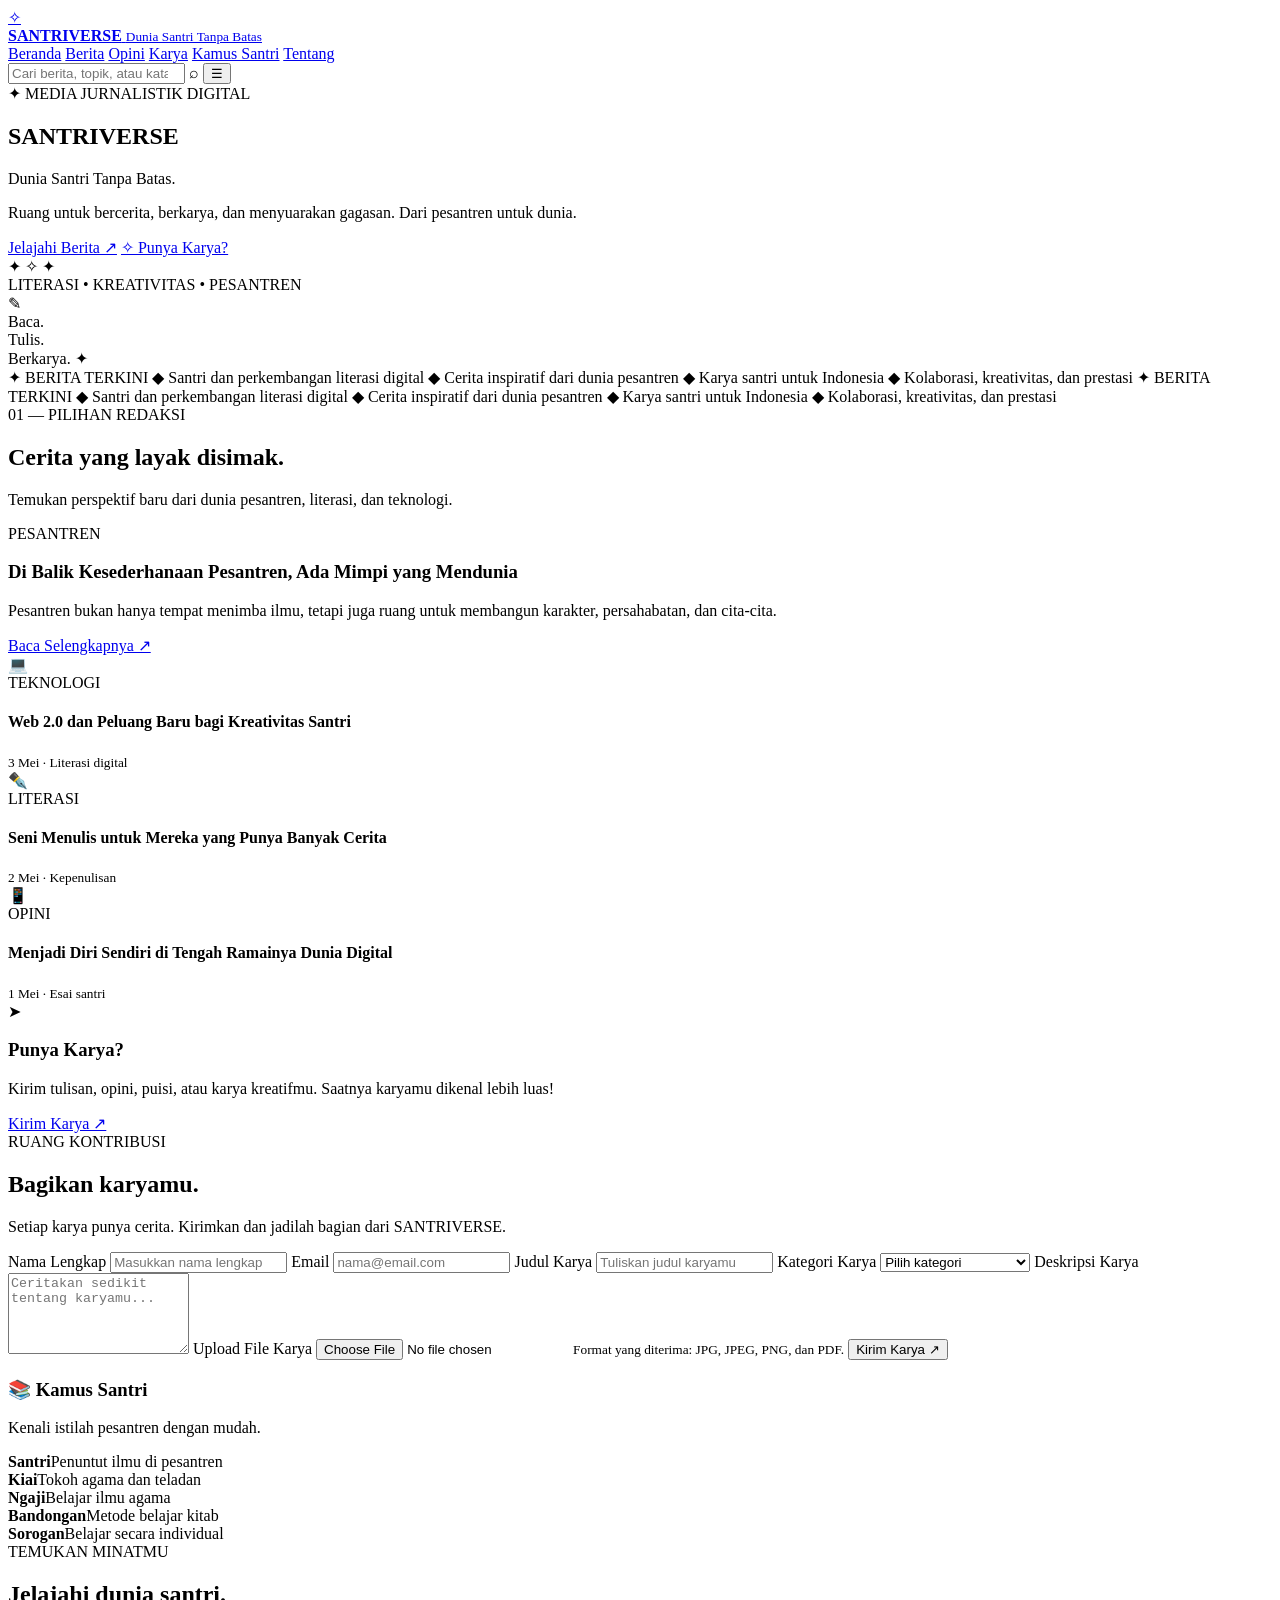
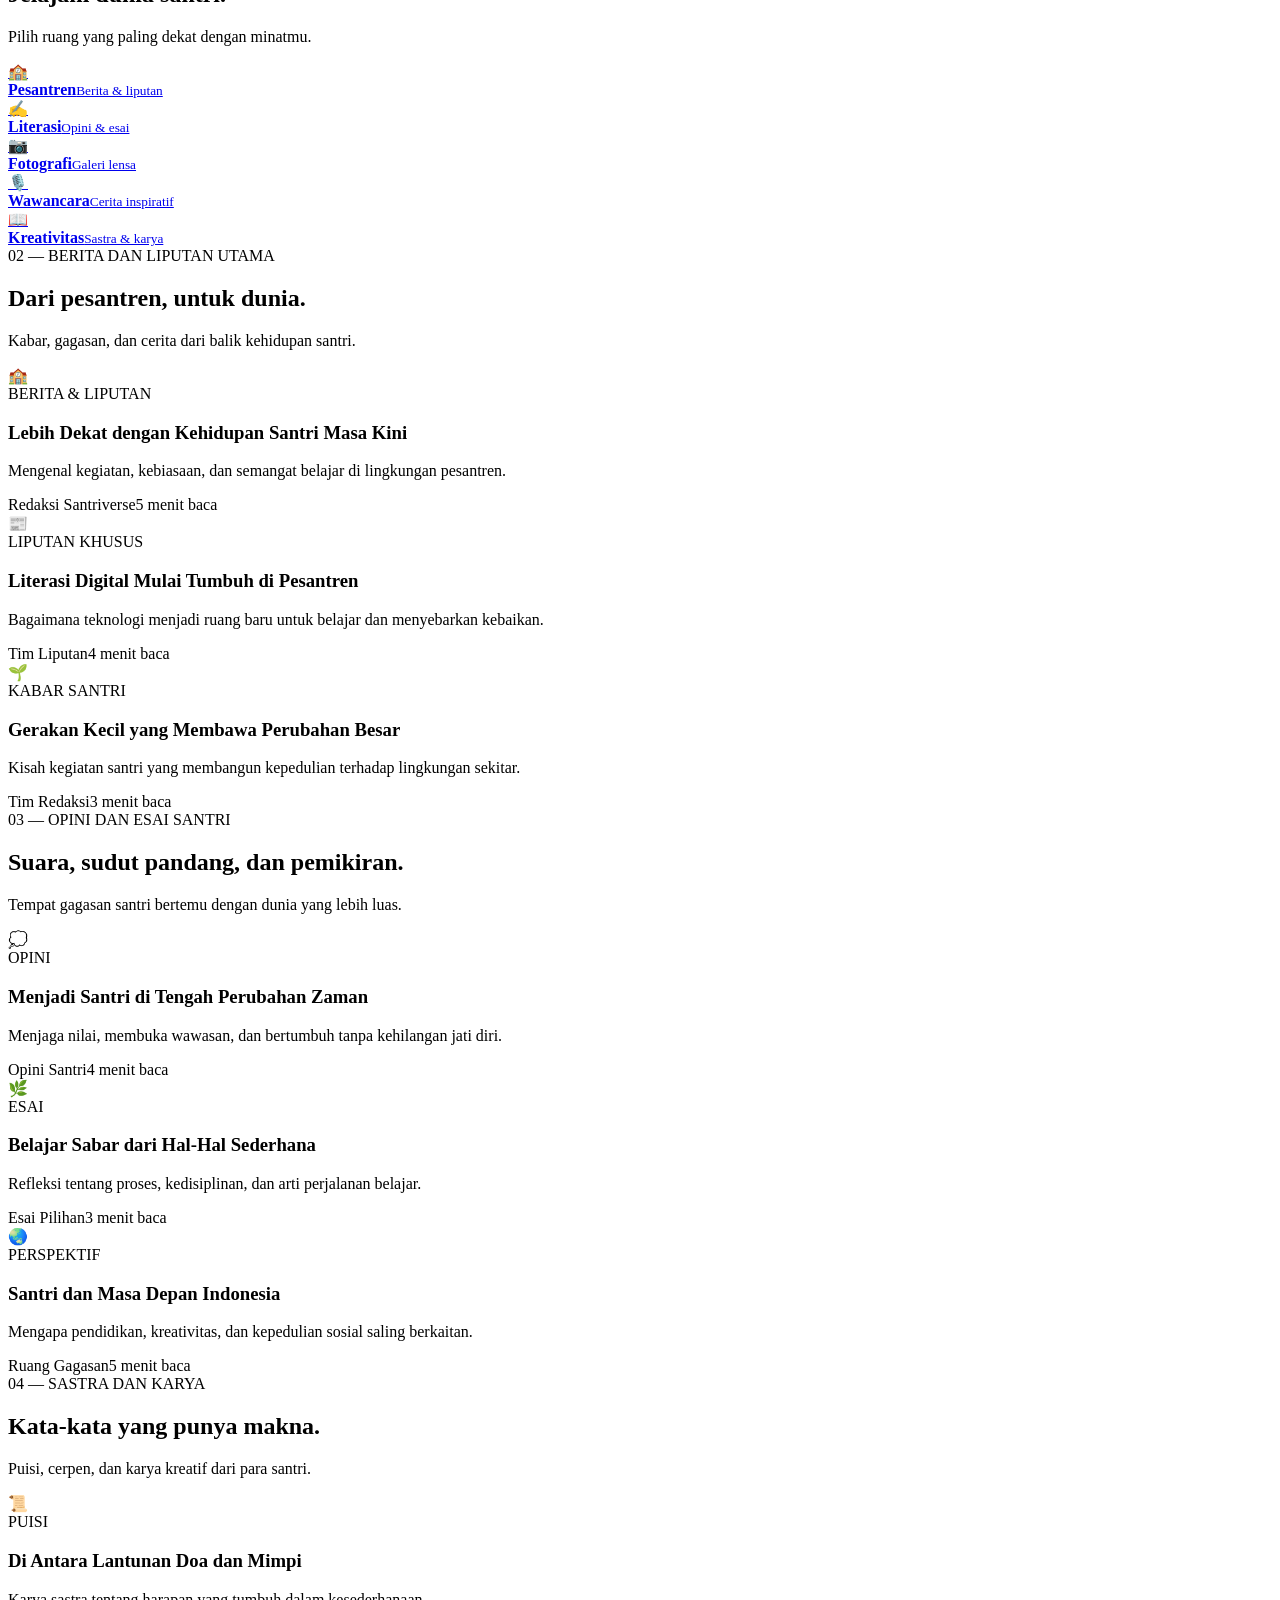
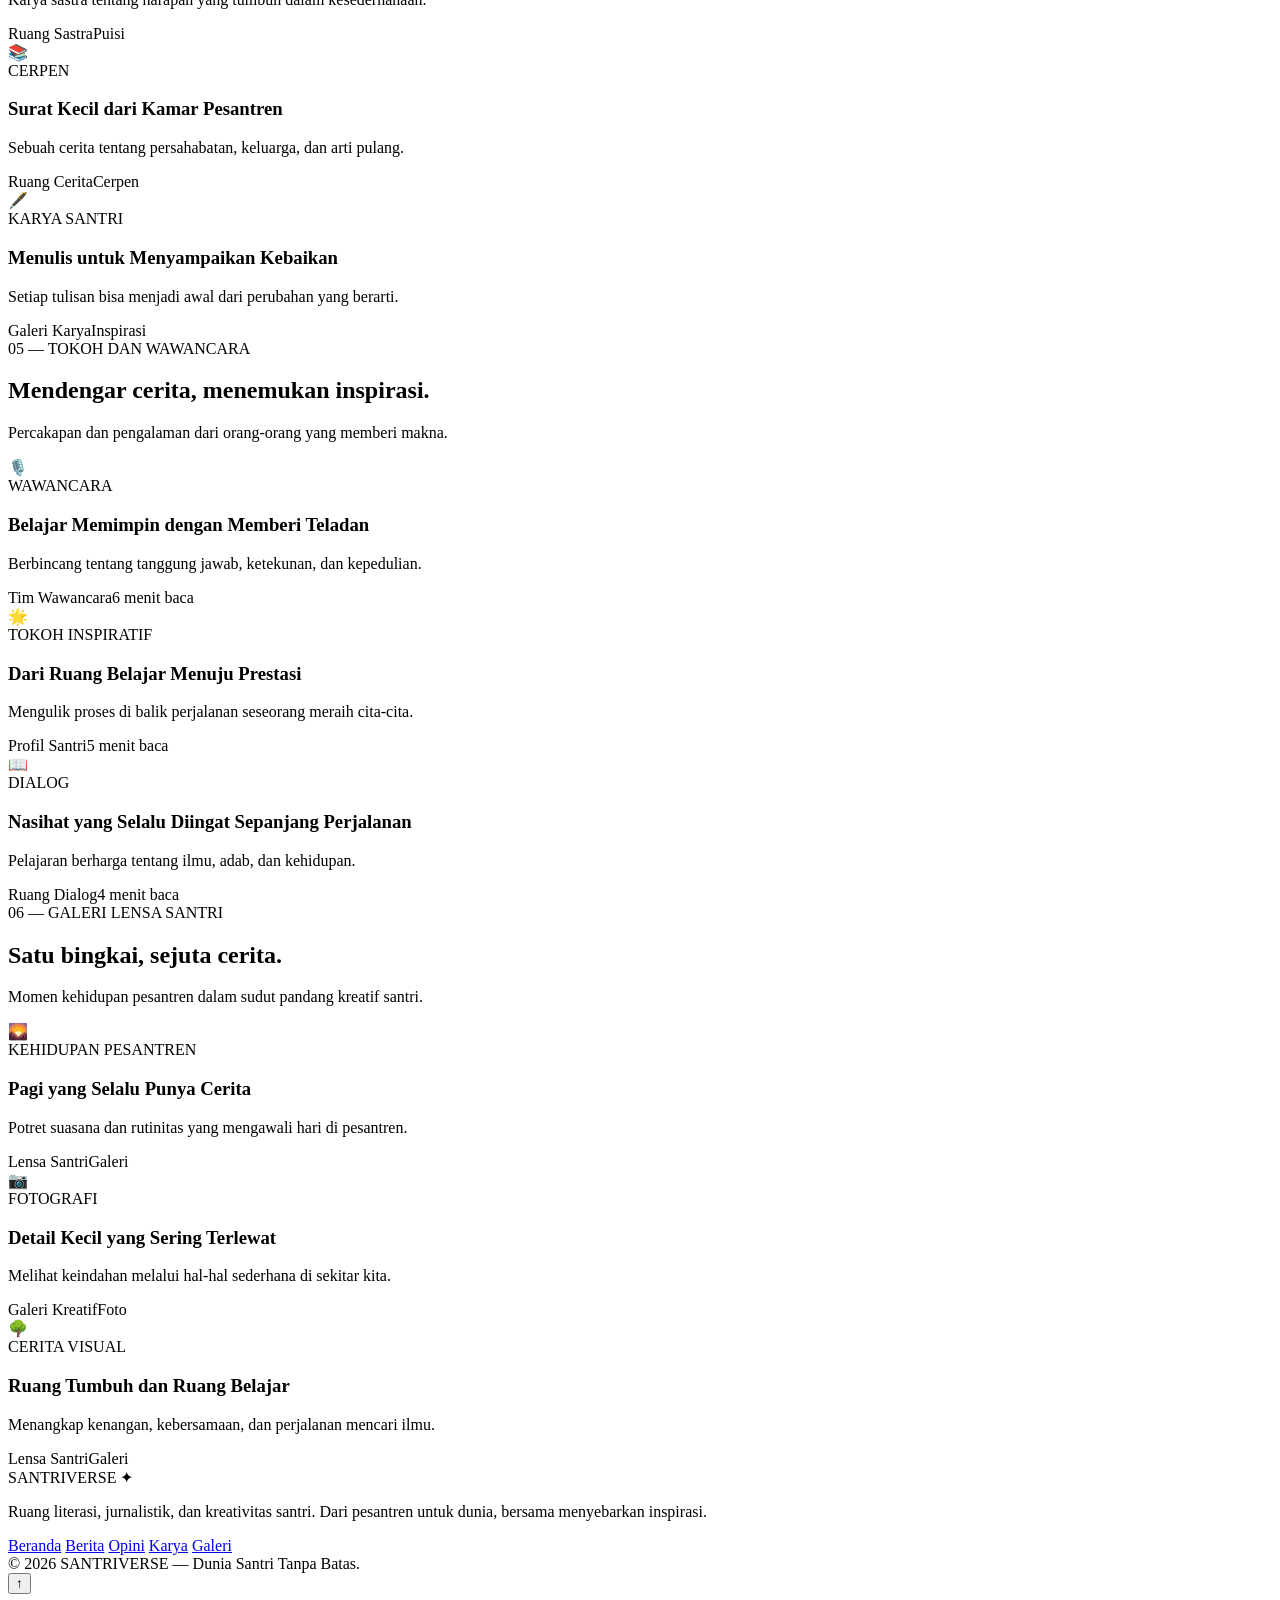
==== index.html @ b3079b71 "Update index.html" ====
<!DOCTYPE html>
<html lang="id">
<head>
<meta charset="UTF-8">
<meta name="viewport" content="width=device-width, initial-scale=1.0">
<title>SANTRIVERSE — Dunia Santri Tanpa Batas</title>

<link rel="preconnect" href="https://fonts.googleapis.com">
<link href="https://fonts.googleapis.com/css2?family=DM+Sans:wght@400;500;600;700;800&family=Playfair+Display:wght@600;700;800&display=swap" rel="stylesheet">

<link rel="stylesheet" href="style.css">
</head>

<body>

<header>
  <div class="container nav">
    <a class="brand" href="#beranda">
      <div class="brand-icon">✧</div>
      <div>
        <strong>SANTRIVERSE</strong>
        <small>Dunia Santri Tanpa Batas</small>
      </div>
    </a>

    <nav class="nav-links" id="navLinks">
      <a href="#beranda">Beranda</a>
      <a href="#berita">Berita</a>
      <a href="#opini">Opini</a>
      <a href="#karya">Karya</a>
      <a href="#kamus">Kamus Santri</a>
      <a href="#tentang">Tentang</a>
    </nav>

    <label class="search">
      <input id="searchInput" type="search" placeholder="Cari berita, topik, atau kata kunci...">
      <span>⌕</span>
    </label>

    <button class="menu-btn" id="menuBtn" aria-label="Buka menu">☰</button>
  </div>
</header>

<section class="hero" id="beranda">
  <div class="container hero-inner">
    <div class="hero-copy">
      <div class="eyebrow">✦ MEDIA JURNALISTIK DIGITAL</div>
      <h1>SANTRI<span>VERSE</span></h1>
      <div class="hero-subtitle">Dunia Santri Tanpa Batas.</div>
      <p class="hero-desc">
        Ruang untuk bercerita, berkarya, dan menyuarakan gagasan.
        Dari pesantren untuk dunia.
      </p>
      <div class="hero-actions">
        <a class="btn btn-mint" href="#berita">Jelajahi Berita ↗</a>
        <a class="btn btn-outline" href="#karya">✧ Punya Karya?</a>
      </div>
    </div>

    <div class="art-scene" aria-label="Ilustrasi animasi pesantren dan meja literasi">
      <div class="moon"></div>
      <span class="star s1">✦</span>
      <span class="star s2">✧</span>
      <span class="star s3">✦</span>
      <div class="art-caption">LITERASI • KREATIVITAS • PESANTREN</div>
      <div class="floating-pen">✎</div>
      <div class="mosque">
        <div class="dome dome-left"></div>
        <div class="dome dome-main"></div>
        <div class="dome dome-right"></div>
        <div class="mosque-building">
          <div class="window w1"></div>
          <div class="window w2"></div>
          <div class="door"></div>
        </div>
      </div>
      <div class="ground"></div>
      <div class="desk"></div>
      <div class="book book1"></div>
      <div class="book book2"></div>
      <div class="book book3"></div>
      <div class="laptop"></div>
      <div class="floating-note">Baca.<br>Tulis.<br>Berkarya. ✦</div>
    </div>
  </div>
</section>

<div class="ticker">
  <div class="ticker-inner">
    <span>✦ BERITA TERKINI</span>
    <span>◆ Santri dan perkembangan literasi digital</span>
    <span>◆ Cerita inspiratif dari dunia pesantren</span>
    <span>◆ Karya santri untuk Indonesia</span>
    <span>◆ Kolaborasi, kreativitas, dan prestasi</span>
    <span>✦ BERITA TERKINI</span>
    <span>◆ Santri dan perkembangan literasi digital</span>
    <span>◆ Cerita inspiratif dari dunia pesantren</span>
    <span>◆ Karya santri untuk Indonesia</span>
    <span>◆ Kolaborasi, kreativitas, dan prestasi</span>
  </div>
</div>

<main class="container">

  <section id="berita">
    <div class="section-label">01 — PILIHAN REDAKSI</div>
    <div class="news-layout">
      <div>
        <h2 class="section-title">Cerita yang layak disimak.</h2>
        <p class="section-intro">Temukan perspektif baru dari dunia pesantren, literasi, dan teknologi.</p>

        <div class="news-top">
          <article class="featured searchable">
            <div class="featured-content">
              <span class="tag">PESANTREN</span>
              <h3>Di Balik Kesederhanaan Pesantren, Ada Mimpi yang Mendunia</h3>
              <p>Pesantren bukan hanya tempat menimba ilmu, tetapi juga ruang untuk membangun karakter, persahabatan, dan cita-cita.</p>
              <a class="read-link" href="#liputan">Baca Selengkapnya ↗</a>
            </div>
          </article>

          <div class="news-list">
            <article class="news-mini searchable">
              <div class="mini-art">💻</div>
              <div class="mini-content">
                <div class="category">TEKNOLOGI</div>
                <h4>Web 2.0 dan Peluang Baru bagi Kreativitas Santri</h4>
                <small>3 Mei · Literasi digital</small>
              </div>
            </article>

            <article class="news-mini searchable">
              <div class="mini-art gold">✒️</div>
              <div class="mini-content">
                <div class="category">LITERASI</div>
                <h4>Seni Menulis untuk Mereka yang Punya Banyak Cerita</h4>
                <small>2 Mei · Kepenulisan</small>
              </div>
            </article>

            <article class="news-mini searchable">
              <div class="mini-art blue">📱</div>
              <div class="mini-content">
                <div class="category">OPINI</div>
                <h4>Menjadi Diri Sendiri di Tengah Ramainya Dunia Digital</h4>
                <small>1 Mei · Esai santri</small>
              </div>
            </article>
          </div>
        </div>
      </div>

      <aside class="sidebar">
        
<div class="pitch" id="karya">
  <div class="pitch-icon">➤</div>
  <h3>Punya Karya?</h3>
  <p>Kirim tulisan, opini, puisi, atau karya kreatifmu. Saatnya karyamu dikenal lebih luas!</p>
  <a class="btn btn-mint" href="#form-karya">
    Kirim Karya ↗
  </a>
</div>

<section class="submission-section" id="form-karya">
  <div class="section-label">RUANG KONTRIBUSI</div>
  <h2 class="section-title">Bagikan karyamu.</h2>
  <p class="section-intro">
    Setiap karya punya cerita. Kirimkan dan jadilah bagian dari SANTRIVERSE.
  </p>

  <form id="submissionForm" class="submission-form">
    <label for="nama">Nama Lengkap</label>
    <input type="text" id="nama" name="nama"
      placeholder="Masukkan nama lengkap" required>

    <label for="email">Email</label>
    <input type="email" id="email" name="email"
      placeholder="nama@email.com" required>

    <label for="judul">Judul Karya</label>
    <input type="text" id="judul" name="judul"
      placeholder="Tuliskan judul karyamu" required>

    <label for="kategori">Kategori Karya</label>
    <select id="kategori" name="kategori" required>
      <option value="">Pilih kategori</option>
      <option>Puisi</option>
      <option>Cerpen</option>
      <option>Opini</option>
      <option>Esai</option>
      <option>Berita dan Liputan</option>
      <option>Fotografi</option>
      <option>Karya Kreatif Lainnya</option>
    </select>

    <label for="deskripsi">Deskripsi Karya</label>
    <textarea id="deskripsi" name="deskripsi"
      placeholder="Ceritakan sedikit tentang karyamu..."
      rows="5" required></textarea>

    <label for="fileKarya">Upload File Karya</label>
    <input type="file" id="fileKarya" name="fileKarya"
      accept=".jpg,.jpeg,.png,.pdf" required>
    <small>Format yang diterima: JPG, JPEG, PNG, dan PDF.</small>

    <button type="submit" class="btn btn-mint">
      Kirim Karya ↗
    </button>

    <p id="formMessage"></p>
  </form>
</section>

        <div class="glossary" id="kamus">
          <h3>📚 Kamus Santri</h3>
          <p>Kenali istilah pesantren dengan mudah.</p>
          <div class="glossary-row"><b>Santri</b><span>Penuntut ilmu di pesantren</span></div>
          <div class="glossary-row"><b>Kiai</b><span>Tokoh agama dan teladan</span></div>
          <div class="glossary-row"><b>Ngaji</b><span>Belajar ilmu agama</span></div>
          <div class="glossary-row"><b>Bandongan</b><span>Metode belajar kitab</span></div>
          <div class="glossary-row"><b>Sorogan</b><span>Belajar secara individual</span></div>
        </div>
      </aside>

  <section class="category-section">
    <div class="section-label">TEMUKAN MINATMU</div>
    <h2 class="section-title">Jelajahi dunia santri.</h2>
    <p class="section-intro">Pilih ruang yang paling dekat dengan minatmu.</p>

    <div class="category-grid">
      <a class="category-card" href="#liputan">
        <div class="category-icon">🏫</div>
        <div><strong>Pesantren</strong><small>Berita & liputan</small></div>
      </a>

      <a class="category-card" href="#opini">
        <div class="category-icon">✍️</div>
        <div><strong>Literasi</strong><small>Opini & esai</small></div>
      </a>

      <a class="category-card" href="#lensa">
        <div class="category-icon">📷</div>
        <div><strong>Fotografi</strong><small>Galeri lensa</small></div>
      </a>

      <a class="category-card" href="#tokoh">
        <div class="category-icon">🎙️</div>
        <div><strong>Wawancara</strong><small>Cerita inspiratif</small></div>
      </a>

      <a class="category-card" href="#karya">
        <div class="category-icon">📖</div>
        <div><strong>Kreativitas</strong><small>Sastra & karya</small></div>
      </a>
    </div>
  </section>

  <section class="stories-section" id="liputan">
    <div class="section-label">02 — BERITA DAN LIPUTAN UTAMA</div>
    <div class="stories-heading">
      <div>
        <h2 class="section-title">Dari pesantren, untuk dunia.</h2>
        <p class="section-intro">Kabar, gagasan, dan cerita dari balik kehidupan santri.</p>
      </div>
    </div>

    <div class="story-grid">
      <article class="story-card searchable">
        <div class="story-art"><span>🏫</span></div>
        <div class="story-body">
          <div class="category">BERITA & LIPUTAN</div>
          <h3>Lebih Dekat dengan Kehidupan Santri Masa Kini</h3>
          <p>Mengenal kegiatan, kebiasaan, dan semangat belajar di lingkungan pesantren.</p>
          <div class="story-meta"><span>Redaksi Santriverse</span><span>5 menit baca</span></div>
        </div>
      </article>

      <article class="story-card searchable">
        <div class="story-art cream"><span>📰</span></div>
        <div class="story-body">
          <div class="category">LIPUTAN KHUSUS</div>
          <h3>Literasi Digital Mulai Tumbuh di Pesantren</h3>
          <p>Bagaimana teknologi menjadi ruang baru untuk belajar dan menyebarkan kebaikan.</p>
          <div class="story-meta"><span>Tim Liputan</span><span>4 menit baca</span></div>
        </div>
      </article>

      <article class="story-card searchable">
        <div class="story-art blue"><span>🌱</span></div>
        <div class="story-body">
          <div class="category">KABAR SANTRI</div>
          <h3>Gerakan Kecil yang Membawa Perubahan Besar</h3>
          <p>Kisah kegiatan santri yang membangun kepedulian terhadap lingkungan sekitar.</p>
          <div class="story-meta"><span>Tim Redaksi</span><span>3 menit baca</span></div>
        </div>
      </article>
    </div>
  </section>

  <section class="stories-section" id="opini">
    <div class="section-label">03 — OPINI DAN ESAI SANTRI</div>
    <div class="stories-heading">
      <div>
        <h2 class="section-title">Suara, sudut pandang, dan pemikiran.</h2>
        <p class="section-intro">Tempat gagasan santri bertemu dengan dunia yang lebih luas.</p>
      </div>
    </div>

    <div class="story-grid">
      <article class="story-card searchable">
        <div class="story-art dark"><span>💭</span></div>
        <div class="story-body">
          <div class="category">OPINI</div>
          <h3>Menjadi Santri di Tengah Perubahan Zaman</h3>
          <p>Menjaga nilai, membuka wawasan, dan bertumbuh tanpa kehilangan jati diri.</p>
          <div class="story-meta"><span>Opini Santri</span><span>4 menit baca</span></div>
        </div>
      </article>

      <article class="story-card searchable">
        <div class="story-art cream"><span>🌿</span></div>
        <div class="story-body">
          <div class="category">ESAI</div>
          <h3>Belajar Sabar dari Hal-Hal Sederhana</h3>
          <p>Refleksi tentang proses, kedisiplinan, dan arti perjalanan belajar.</p>
          <div class="story-meta"><span>Esai Pilihan</span><span>3 menit baca</span></div>
        </div>
      </article>

      <article class="story-card searchable">
        <div class="story-art blue"><span>🌏</span></div>
        <div class="story-body">
          <div class="category">PERSPEKTIF</div>
          <h3>Santri dan Masa Depan Indonesia</h3>
          <p>Mengapa pendidikan, kreativitas, dan kepedulian sosial saling berkaitan.</p>
          <div class="story-meta"><span>Ruang Gagasan</span><span>5 menit baca</span></div>
        </div>
      </article>
    </div>
  </section>

  <section class="stories-section" id="karya">
    <div class="section-label">04 — SASTRA DAN KARYA</div>
    <div class="stories-heading">
      <div>
        <h2 class="section-title">Kata-kata yang punya makna.</h2>
        <p class="section-intro">Puisi, cerpen, dan karya kreatif dari para santri.</p>
      </div>
    </div>

    <div class="story-grid">
      <article class="story-card searchable">
        <div class="story-art rose"><span>📜</span></div>
        <div class="story-body">
          <div class="category">PUISI</div>
          <h3>Di Antara Lantunan Doa dan Mimpi</h3>
          <p>Karya sastra tentang harapan yang tumbuh dalam kesederhanaan.</p>
          <div class="story-meta"><span>Ruang Sastra</span><span>Puisi</span></div>
        </div>
      </article>

      <article class="story-card searchable">
        <div class="story-art"><span>📚</span></div>
        <div class="story-body">
          <div class="category">CERPEN</div>
          <h3>Surat Kecil dari Kamar Pesantren</h3>
          <p>Sebuah cerita tentang persahabatan, keluarga, dan arti pulang.</p>
          <div class="story-meta"><span>Ruang Cerita</span><span>Cerpen</span></div>
        </div>
      </article>

      <article class="story-card searchable">
        <div class="story-art cream"><span>🖋️</span></div>
        <div class="story-body">
          <div class="category">KARYA SANTRI</div>
          <h3>Menulis untuk Menyampaikan Kebaikan</h3>
          <p>Setiap tulisan bisa menjadi awal dari perubahan yang berarti.</p>
          <div class="story-meta"><span>Galeri Karya</span><span>Inspirasi</span></div>
        </div>
      </article>
    </div>
  </section>

  <section class="stories-section" id="tokoh">
    <div class="section-label">05 — TOKOH DAN WAWANCARA</div>
    <div class="stories-heading">
      <div>
        <h2 class="section-title">Mendengar cerita, menemukan inspirasi.</h2>
        <p class="section-intro">Percakapan dan pengalaman dari orang-orang yang memberi makna.</p>
      </div>
    </div>

    <div class="story-grid">
      <article class="story-card searchable">
        <div class="story-art dark"><span>🎙️</span></div>
        <div class="story-body">
          <div class="category">WAWANCARA</div>
          <h3>Belajar Memimpin dengan Memberi Teladan</h3>
          <p>Berbincang tentang tanggung jawab, ketekunan, dan kepedulian.</p>
          <div class="story-meta"><span>Tim Wawancara</span><span>6 menit baca</span></div>
        </div>
      </article>

      <article class="story-card searchable">
        <div class="story-art blue"><span>🌟</span></div>
        <div class="story-body">
          <div class="category">TOKOH INSPIRATIF</div>
          <h3>Dari Ruang Belajar Menuju Prestasi</h3>
          <p>Mengulik proses di balik perjalanan seseorang meraih cita-cita.</p>
          <div class="story-meta"><span>Profil Santri</span><span>5 menit baca</span></div>
        </div>
      </article>

      <article class="story-card searchable">
        <div class="story-art cream"><span>📖</span></div>
        <div class="story-body">
          <div class="category">DIALOG</div>
          <h3>Nasihat yang Selalu Diingat Sepanjang Perjalanan</h3>
          <p>Pelajaran berharga tentang ilmu, adab, dan kehidupan.</p>
          <div class="story-meta"><span>Ruang Dialog</span><span>4 menit baca</span></div>
        </div>
      </article>
    </div>
  </section>

  <section class="stories-section" id="lensa">
    <div class="section-label">06 — GALERI LENSA SANTRI</div>
    <div class="stories-heading">
      <div>
        <h2 class="section-title">Satu bingkai, sejuta cerita.</h2>
        <p class="section-intro">Momen kehidupan pesantren dalam sudut pandang kreatif santri.</p>
      </div>
    </div>

    <div class="story-grid">
      <article class="story-card searchable">
        <div class="story-art"><span>🌄</span></div>
        <div class="story-body">
          <div class="category">KEHIDUPAN PESANTREN</div>
          <h3>Pagi yang Selalu Punya Cerita</h3>
          <p>Potret suasana dan rutinitas yang mengawali hari di pesantren.</p>
          <div class="story-meta"><span>Lensa Santri</span><span>Galeri</span></div>
        </div>
      </article>

      <article class="story-card searchable">
        <div class="story-art rose"><span>📷</span></div>
        <div class="story-body">
          <div class="category">FOTOGRAFI</div>
          <h3>Detail Kecil yang Sering Terlewat</h3>
          <p>Melihat keindahan melalui hal-hal sederhana di sekitar kita.</p>
          <div class="story-meta"><span>Galeri Kreatif</span><span>Foto</span></div>
        </div>
      </article>

      <article class="story-card searchable">
        <div class="story-art blue"><span>🌳</span></div>
        <div class="story-body">
          <div class="category">CERITA VISUAL</div>
          <h3>Ruang Tumbuh dan Ruang Belajar</h3>
          <p>Menangkap kenangan, kebersamaan, dan perjalanan mencari ilmu.</p>
          <div class="story-meta"><span>Lensa Santri</span><span>Galeri</span></div>
        </div>
      </article>
    </div>
  </section>

</main>

<footer id="tentang">
  <div class="container">
    <div class="footer-inner">
      <div>
        <div class="footer-brand">SANTRIVERSE ✦</div>
        <p>Ruang literasi, jurnalistik, dan kreativitas santri. Dari pesantren untuk dunia, bersama menyebarkan inspirasi.</p>
      </div>

      <div class="footer-links">
        <a href="#beranda">Beranda</a>
        <a href="#berita">Berita</a>
        <a href="#opini">Opini</a>
        <a href="#karya">Karya</a>
        <a href="#lensa">Galeri</a>
      </div>
    </div>

    <div class="copyright">© 2026 SANTRIVERSE — Dunia Santri Tanpa Batas.</div>
  </div>
</footer>

<button class="back-top" id="backTop" aria-label="Kembali ke atas">↑</button>

<script>
const menuBtn = document.getElementById('menuBtn');
const navLinks = document.getElementById('navLinks');

menuBtn.addEventListener('click', () => {
  navLinks.classList.toggle('open');
  menuBtn.textContent = navLinks.classList.contains('open') ? '✕' : '☰';
});

navLinks.querySelectorAll('a').forEach(link => {
  link.addEventListener('click', () => {
    navLinks.classList.remove('open');
    menuBtn.textContent = '☰';
  });
});

// Pencarian artikel berdasarkan judul dan isi
const searchInput = document.getElementById('searchInput');
const searchableItems = document.querySelectorAll('.searchable');

searchInput.addEventListener('input', () => {
  const query = searchInput.value.toLowerCase().trim();

  searchableItems.forEach(item => {
    const text = item.innerText.toLowerCase();
    item.style.display = text.includes(query) ? '' : 'none';
  });
});

// Tombol kembali ke atas
document.getElementById('backTop').addEventListener('click', () => {
  window.scrollTo({ top: 0, behavior: 'smooth' });
});

// Animasi masuk saat bagian terlihat
const observer = new IntersectionObserver(entries => {
  entries.forEach(entry => {
    if (entry.isIntersecting) {
      entry.target.animate(
        [
          { opacity: 0, transform: 'translateY(18px)' },
          { opacity: 1, transform: 'translateY(0)' }
        ],
        { duration: 600, easing: 'ease-out', fill: 'both' }
      );
      observer.unobserve(entry.target);
    }
  });
}, { threshold: 0.12 });

document.querySelectorAll('.story-card, .news-mini, .category-card')
  .forEach(item => observer.observe(item));
  
// Form pengiriman karya
const submissionForm = document.getElementById('submissionForm');

submissionForm.addEventListener('submit', (event) => {
  event.preventDefault();

  const file = document.getElementById('fileKarya').files[0];
  const message = document.getElementById('formMessage');

  const allowedTypes = [
    'image/jpeg',
    'image/png',
    'application/pdf'
  ];

  if (!file || !allowedTypes.includes(file.type)) {
    message.textContent = 'Format file harus JPG, PNG, atau PDF.';
    return;
  }

  if (file.size > 5 * 1024 * 1024) {
    message.textContent = 'Ukuran file maksimal 5 MB.';
    return;
  }

  message.textContent =
    'Data berhasil divalidasi! Hubungkan form ke layanan pengiriman agar karya dapat diterima redaksi.';
});

  </script>
</body>
</html>
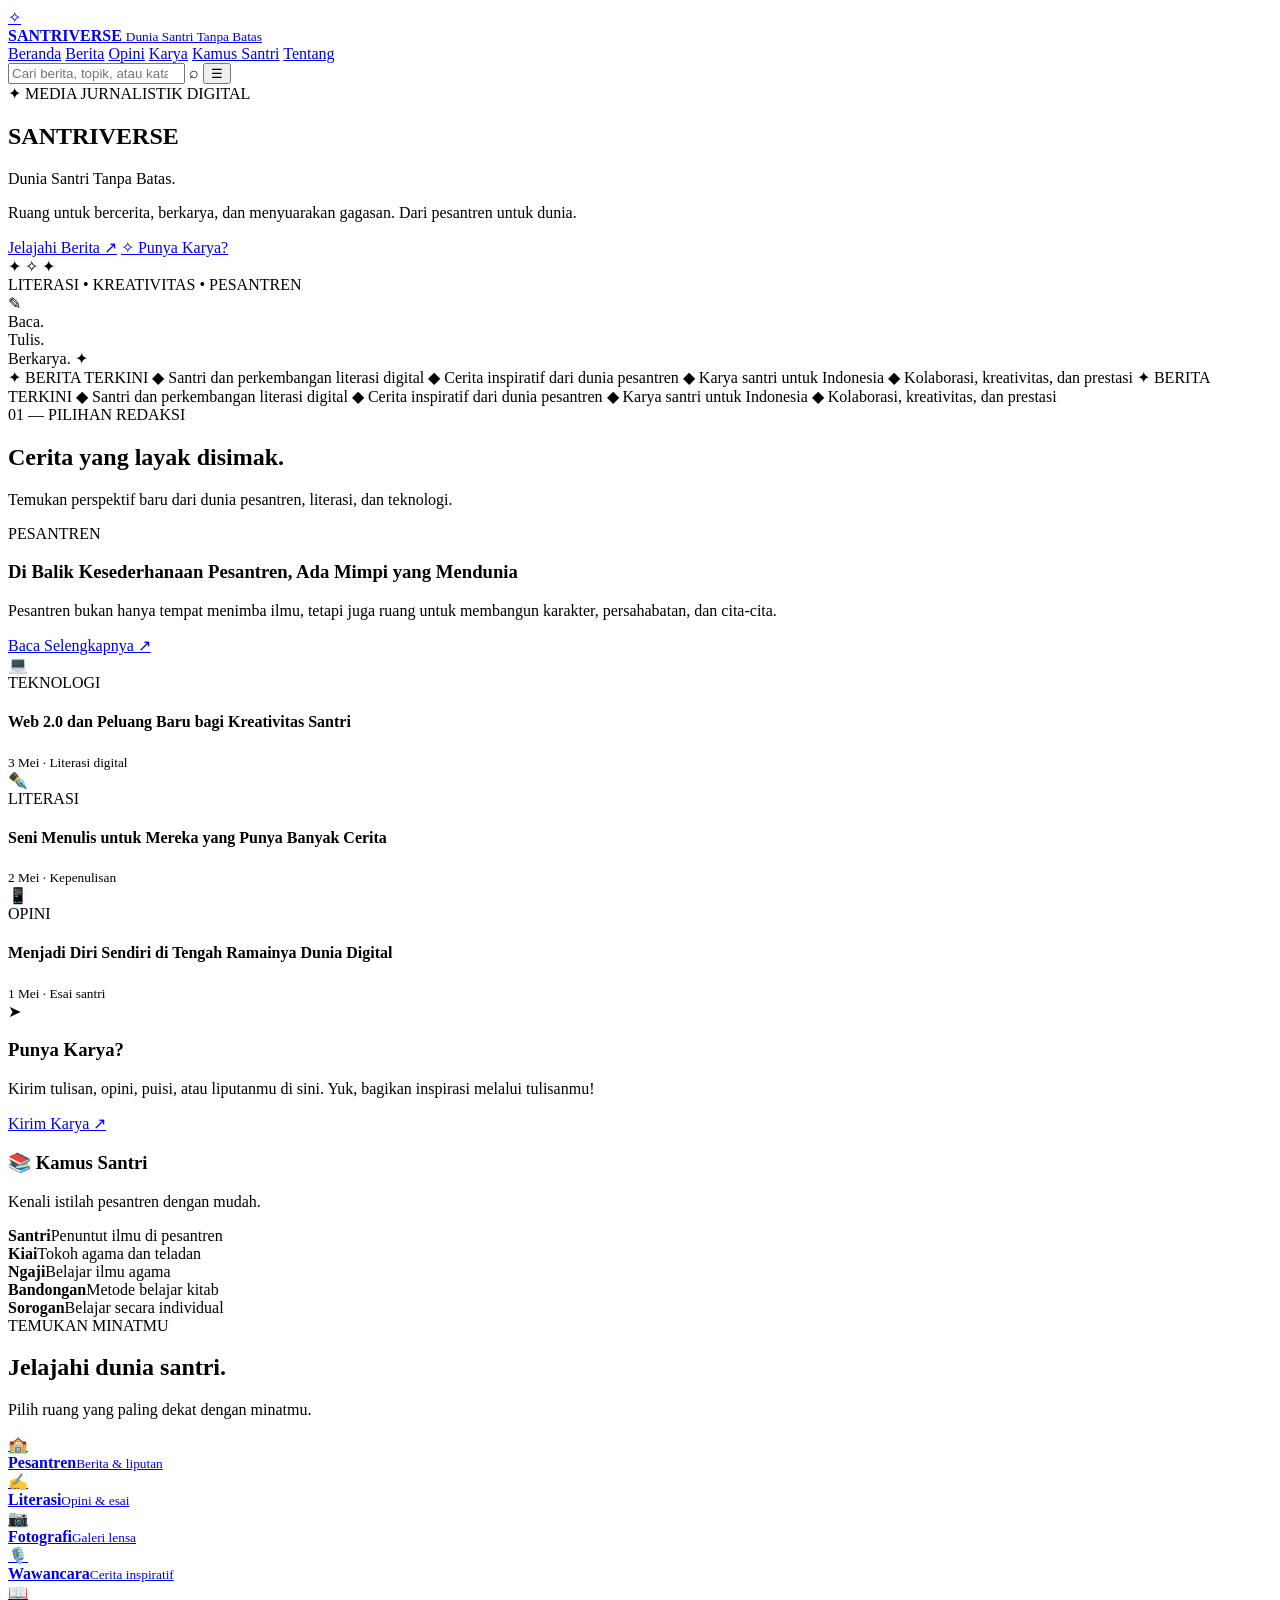
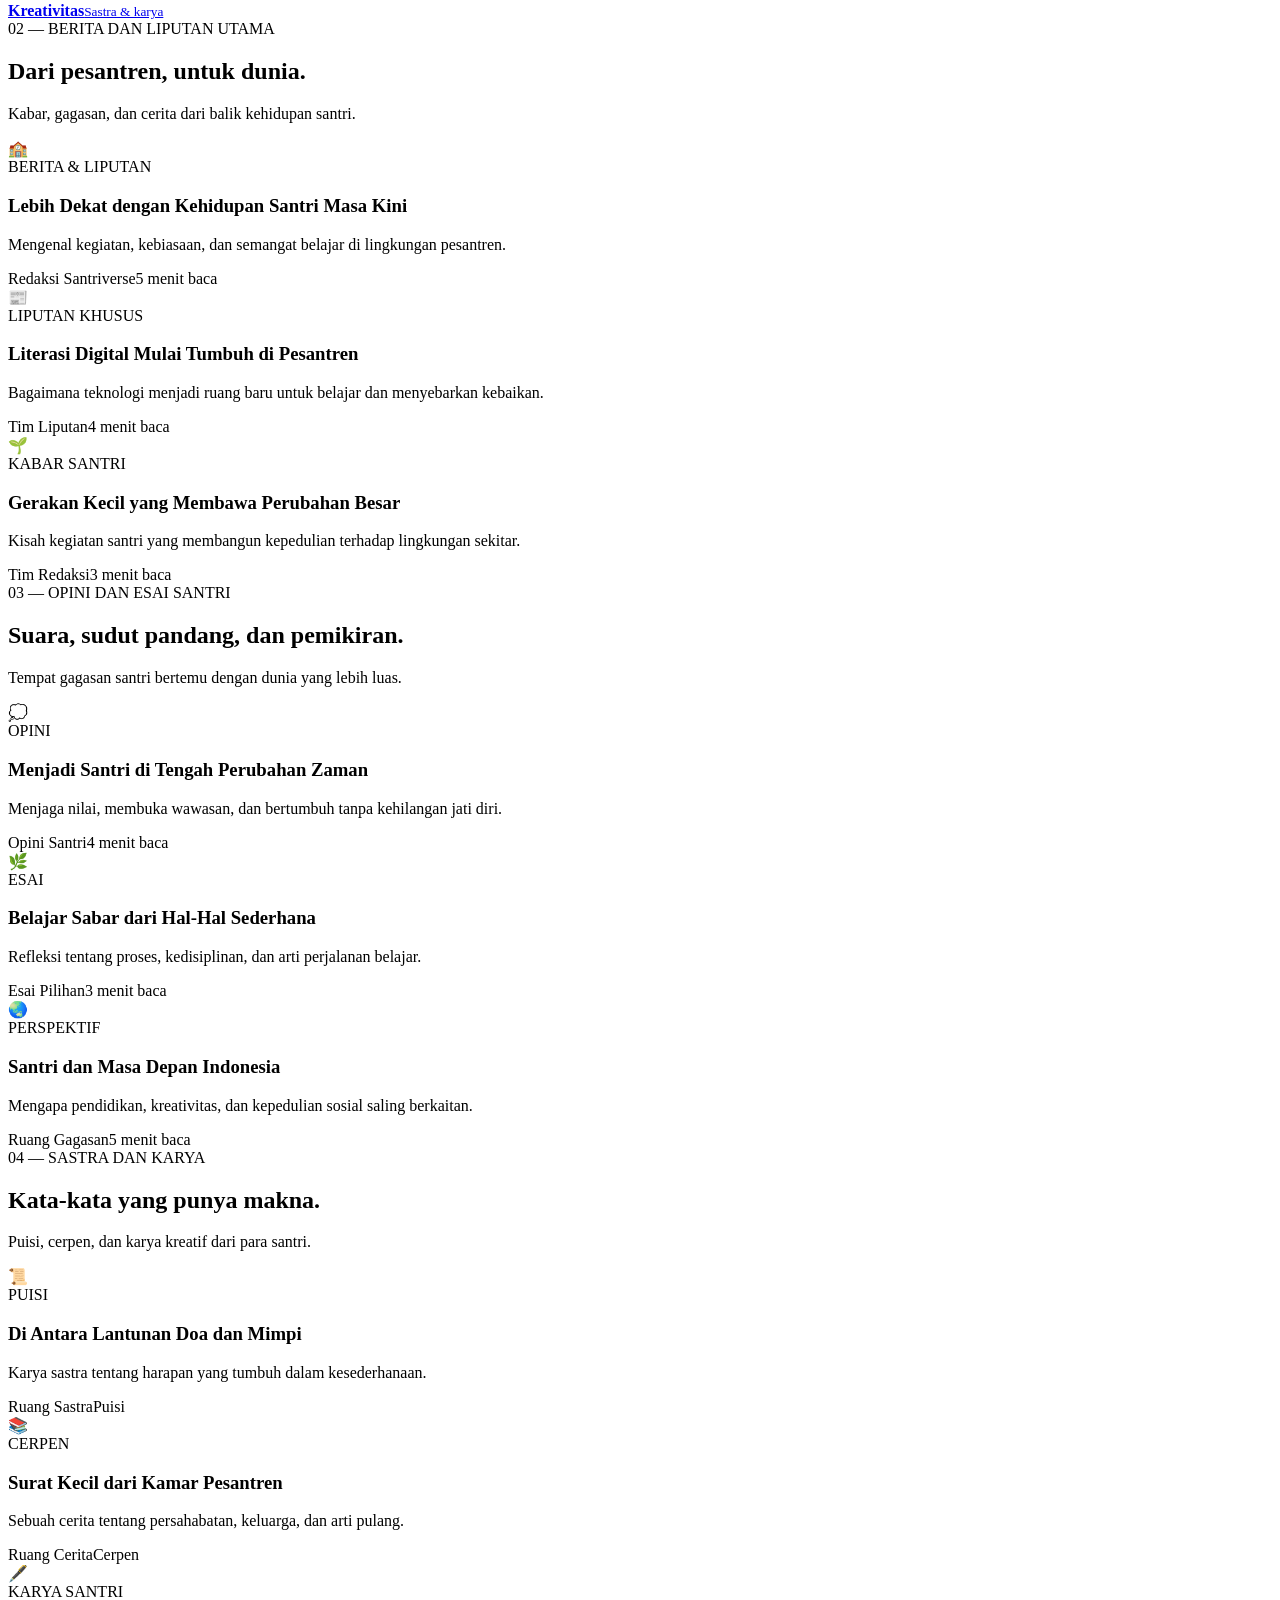
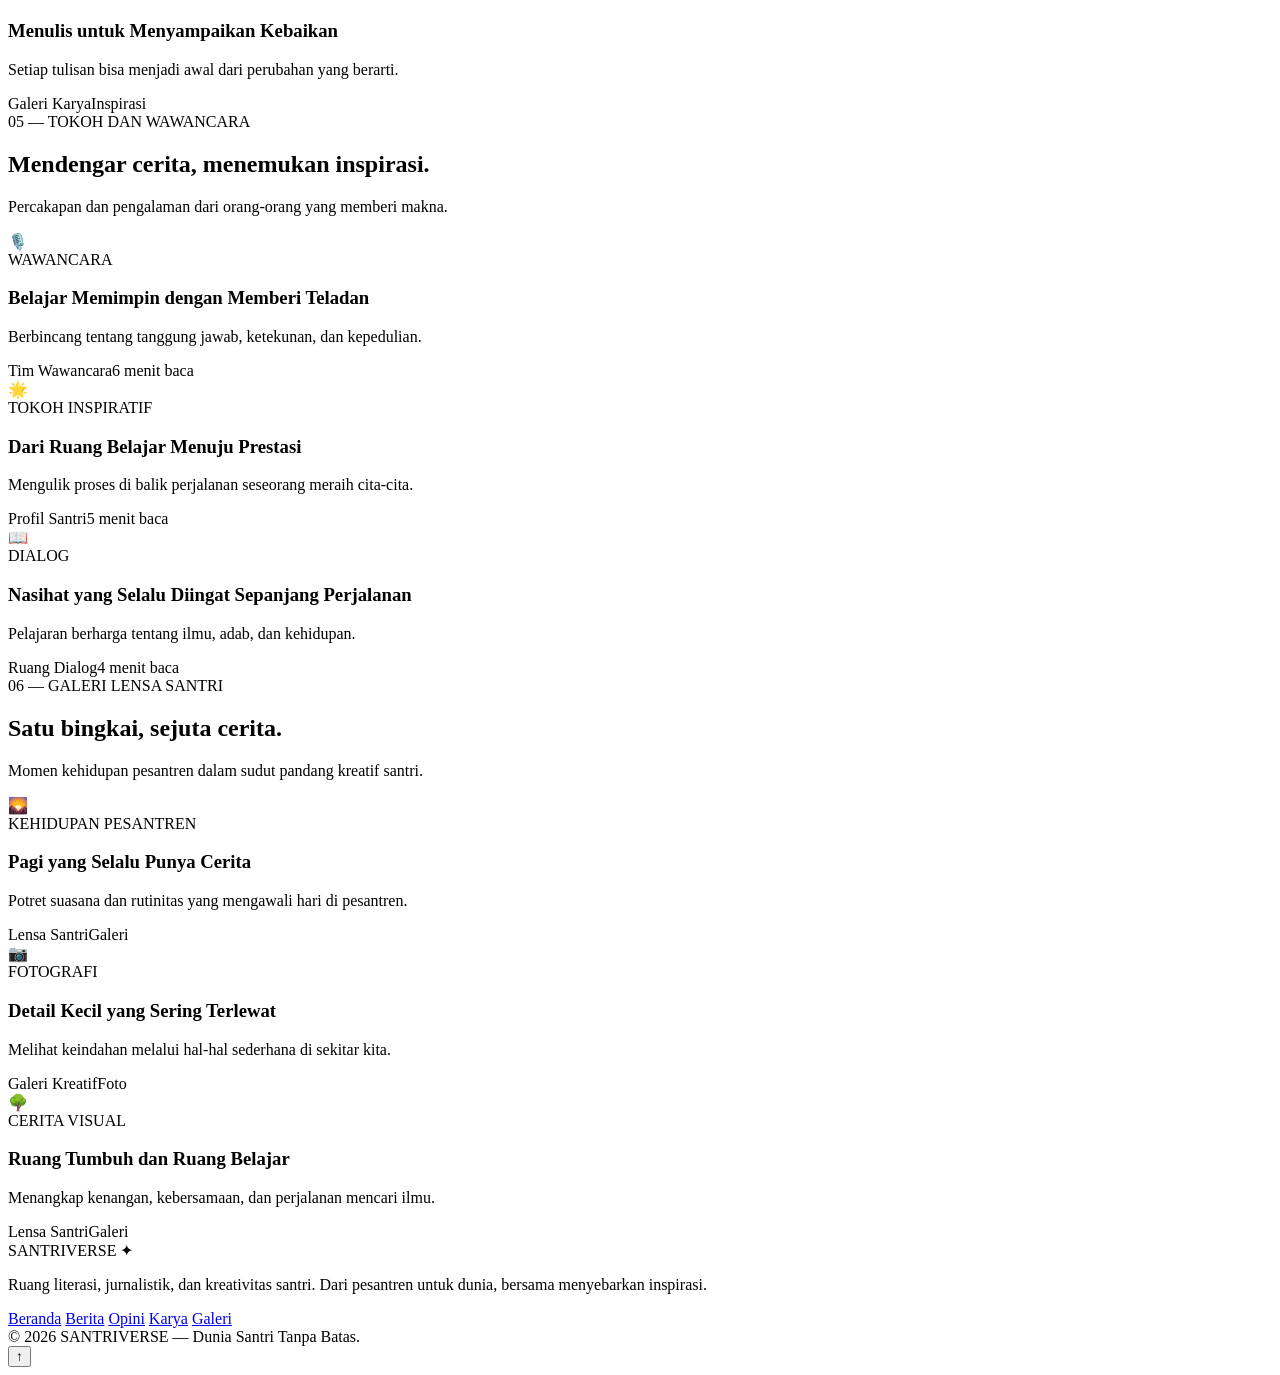
==== commit 63acbe92: "Update index.html" ====
--- a/index.html
+++ b/index.html
@@ -152,65 +152,12 @@
       </div>
 
       <aside class="sidebar">
-        
-<div class="pitch" id="karya">
-  <div class="pitch-icon">➤</div>
-  <h3>Punya Karya?</h3>
-  <p>Kirim tulisan, opini, puisi, atau karya kreatifmu. Saatnya karyamu dikenal lebih luas!</p>
-  <a class="btn btn-mint" href="#form-karya">
-    Kirim Karya ↗
-  </a>
-</div>
-
-<section class="submission-section" id="form-karya">
-  <div class="section-label">RUANG KONTRIBUSI</div>
-  <h2 class="section-title">Bagikan karyamu.</h2>
-  <p class="section-intro">
-    Setiap karya punya cerita. Kirimkan dan jadilah bagian dari SANTRIVERSE.
-  </p>
-
-  <form id="submissionForm" class="submission-form">
-    <label for="nama">Nama Lengkap</label>
-    <input type="text" id="nama" name="nama"
-      placeholder="Masukkan nama lengkap" required>
-
-    <label for="email">Email</label>
-    <input type="email" id="email" name="email"
-      placeholder="nama@email.com" required>
-
-    <label for="judul">Judul Karya</label>
-    <input type="text" id="judul" name="judul"
-      placeholder="Tuliskan judul karyamu" required>
-
-    <label for="kategori">Kategori Karya</label>
-    <select id="kategori" name="kategori" required>
-      <option value="">Pilih kategori</option>
-      <option>Puisi</option>
-      <option>Cerpen</option>
-      <option>Opini</option>
-      <option>Esai</option>
-      <option>Berita dan Liputan</option>
-      <option>Fotografi</option>
-      <option>Karya Kreatif Lainnya</option>
-    </select>
-
-    <label for="deskripsi">Deskripsi Karya</label>
-    <textarea id="deskripsi" name="deskripsi"
-      placeholder="Ceritakan sedikit tentang karyamu..."
-      rows="5" required></textarea>
-
-    <label for="fileKarya">Upload File Karya</label>
-    <input type="file" id="fileKarya" name="fileKarya"
-      accept=".jpg,.jpeg,.png,.pdf" required>
-    <small>Format yang diterima: JPG, JPEG, PNG, dan PDF.</small>
-
-    <button type="submit" class="btn btn-mint">
-      Kirim Karya ↗
-    </button>
-
-    <p id="formMessage"></p>
-  </form>
-</section>
+        <div class="pitch" id="karya">
+          <div class="pitch-icon">➤</div>
+          <h3>Punya Karya?</h3>
+          <p>Kirim tulisan, opini, puisi, atau liputanmu di sini. Yuk, bagikan inspirasi melalui tulisanmu!</p>
+          <a class="btn btn-mint" href="mailto:redaksi@santriverse.id?subject=Pengiriman%20Karya%20Santri">Kirim Karya ↗</a>
+        </div>
 
         <div class="glossary" id="kamus">
           <h3>📚 Kamus Santri</h3>
@@ -222,7 +169,6 @@
           <div class="glossary-row"><b>Sorogan</b><span>Belajar secara individual</span></div>
         </div>
       </aside>
-
   <section class="category-section">
     <div class="section-label">TEMUKAN MINATMU</div>
     <h2 class="section-title">Jelajahi dunia santri.</h2>
@@ -543,36 +489,6 @@
 
 document.querySelectorAll('.story-card, .news-mini, .category-card')
   .forEach(item => observer.observe(item));
-  
-// Form pengiriman karya
-const submissionForm = document.getElementById('submissionForm');
-
-submissionForm.addEventListener('submit', (event) => {
-  event.preventDefault();
-
-  const file = document.getElementById('fileKarya').files[0];
-  const message = document.getElementById('formMessage');
-
-  const allowedTypes = [
-    'image/jpeg',
-    'image/png',
-    'application/pdf'
-  ];
-
-  if (!file || !allowedTypes.includes(file.type)) {
-    message.textContent = 'Format file harus JPG, PNG, atau PDF.';
-    return;
-  }
-
-  if (file.size > 5 * 1024 * 1024) {
-    message.textContent = 'Ukuran file maksimal 5 MB.';
-    return;
-  }
-
-  message.textContent =
-    'Data berhasil divalidasi! Hubungkan form ke layanan pengiriman agar karya dapat diterima redaksi.';
-});
-
-  </script>
+    </script>
 </body>
 </html>
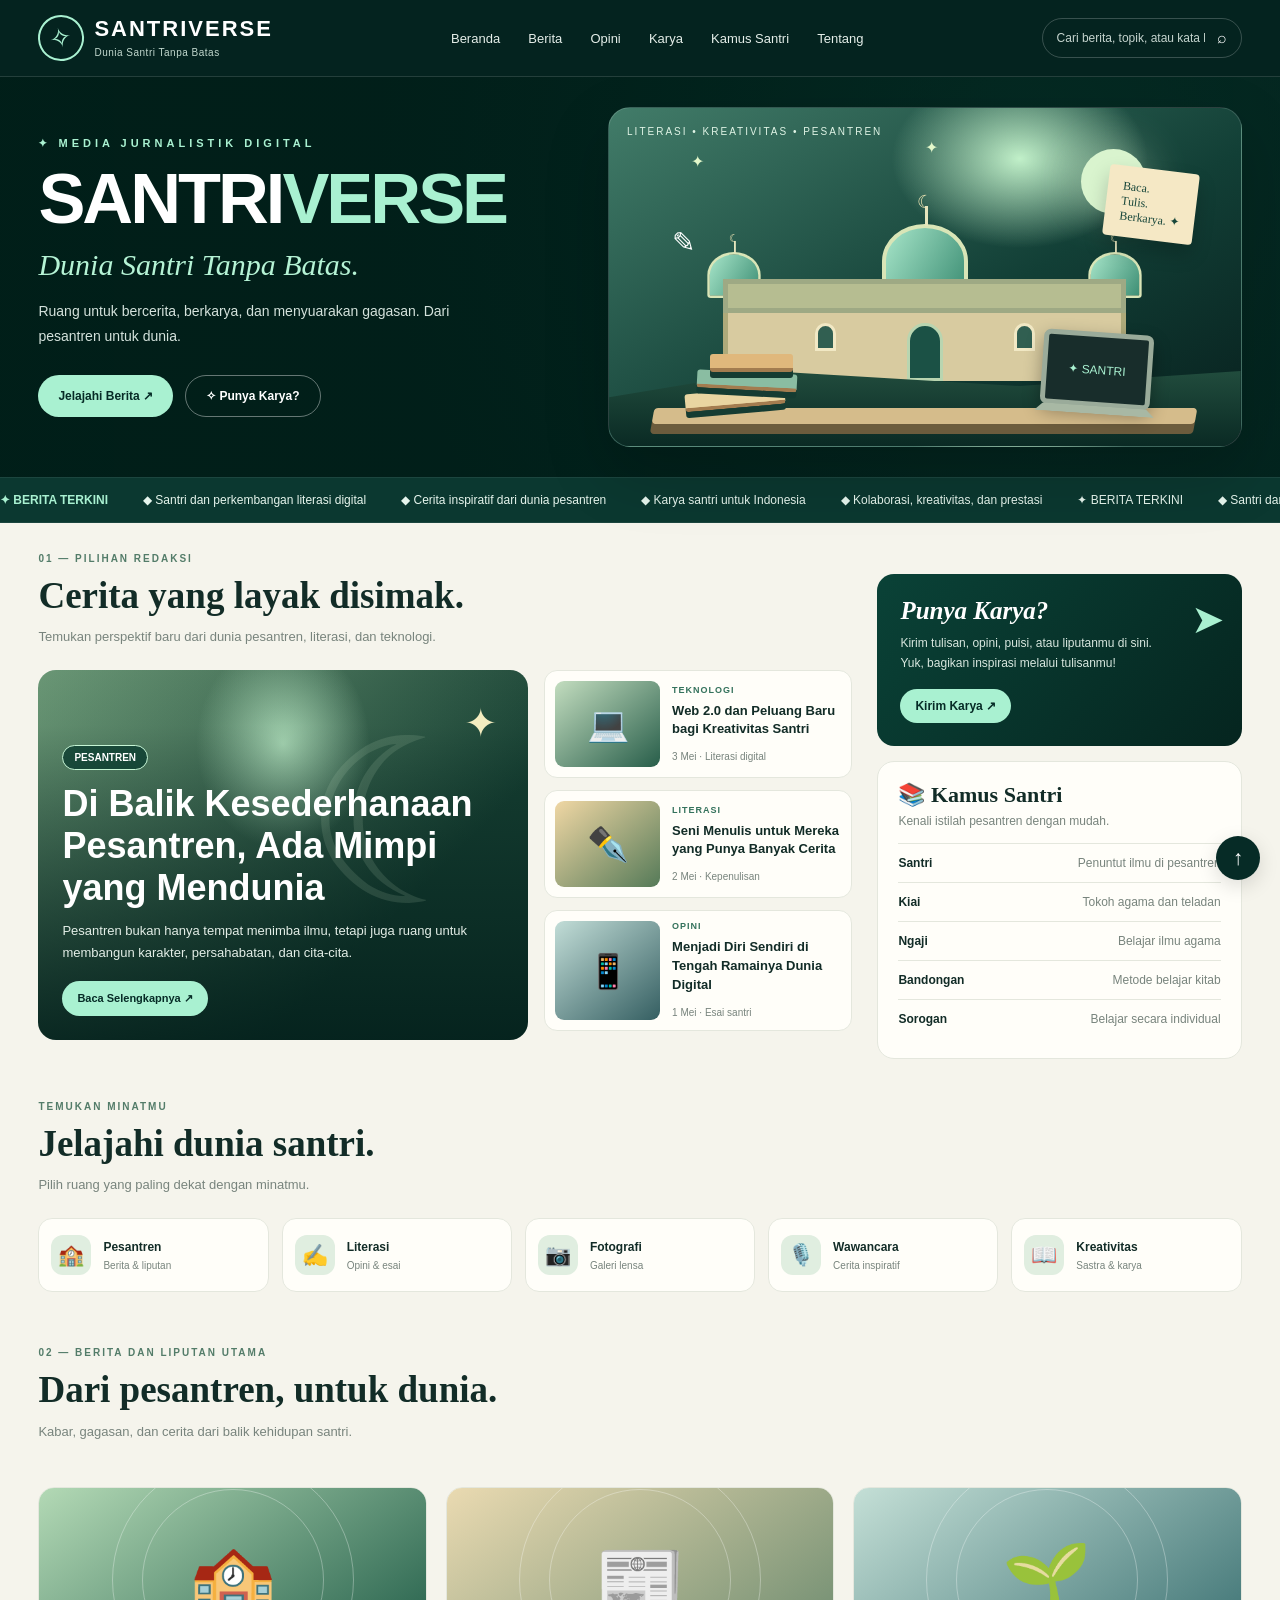
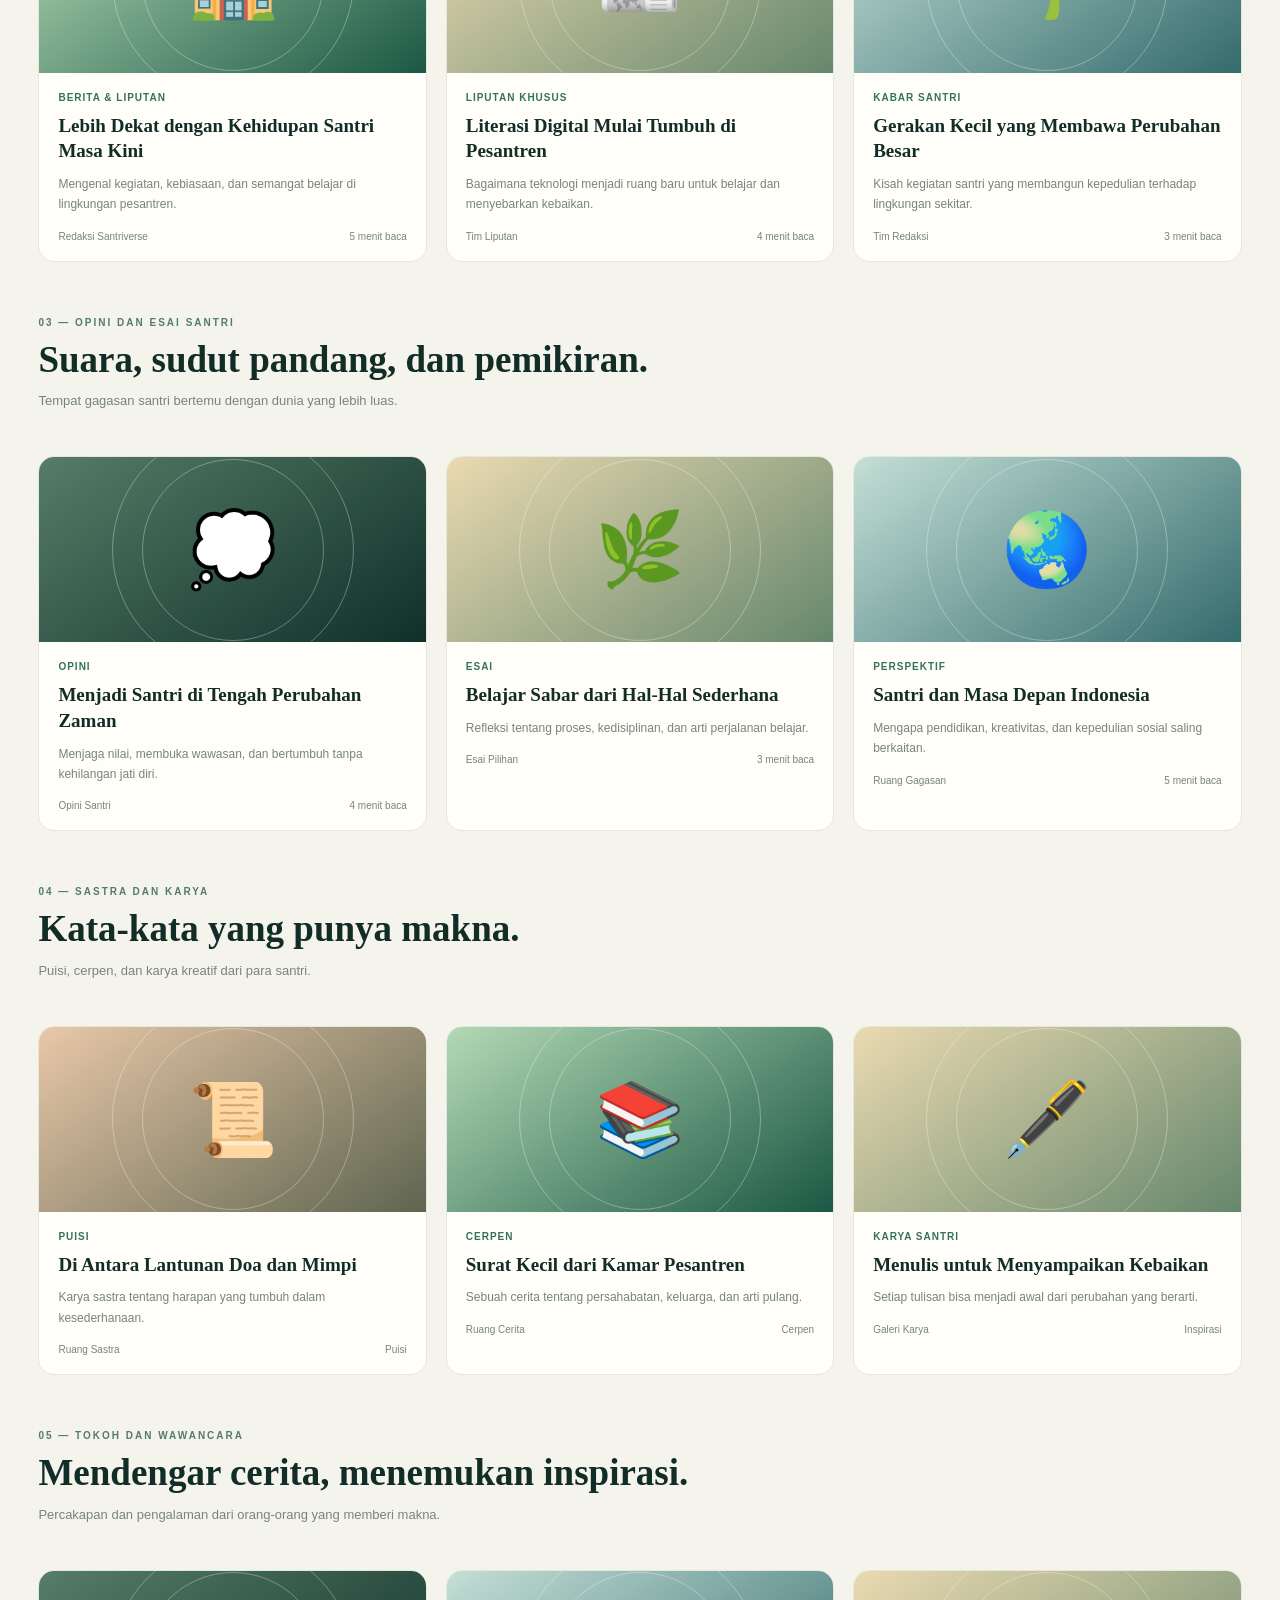
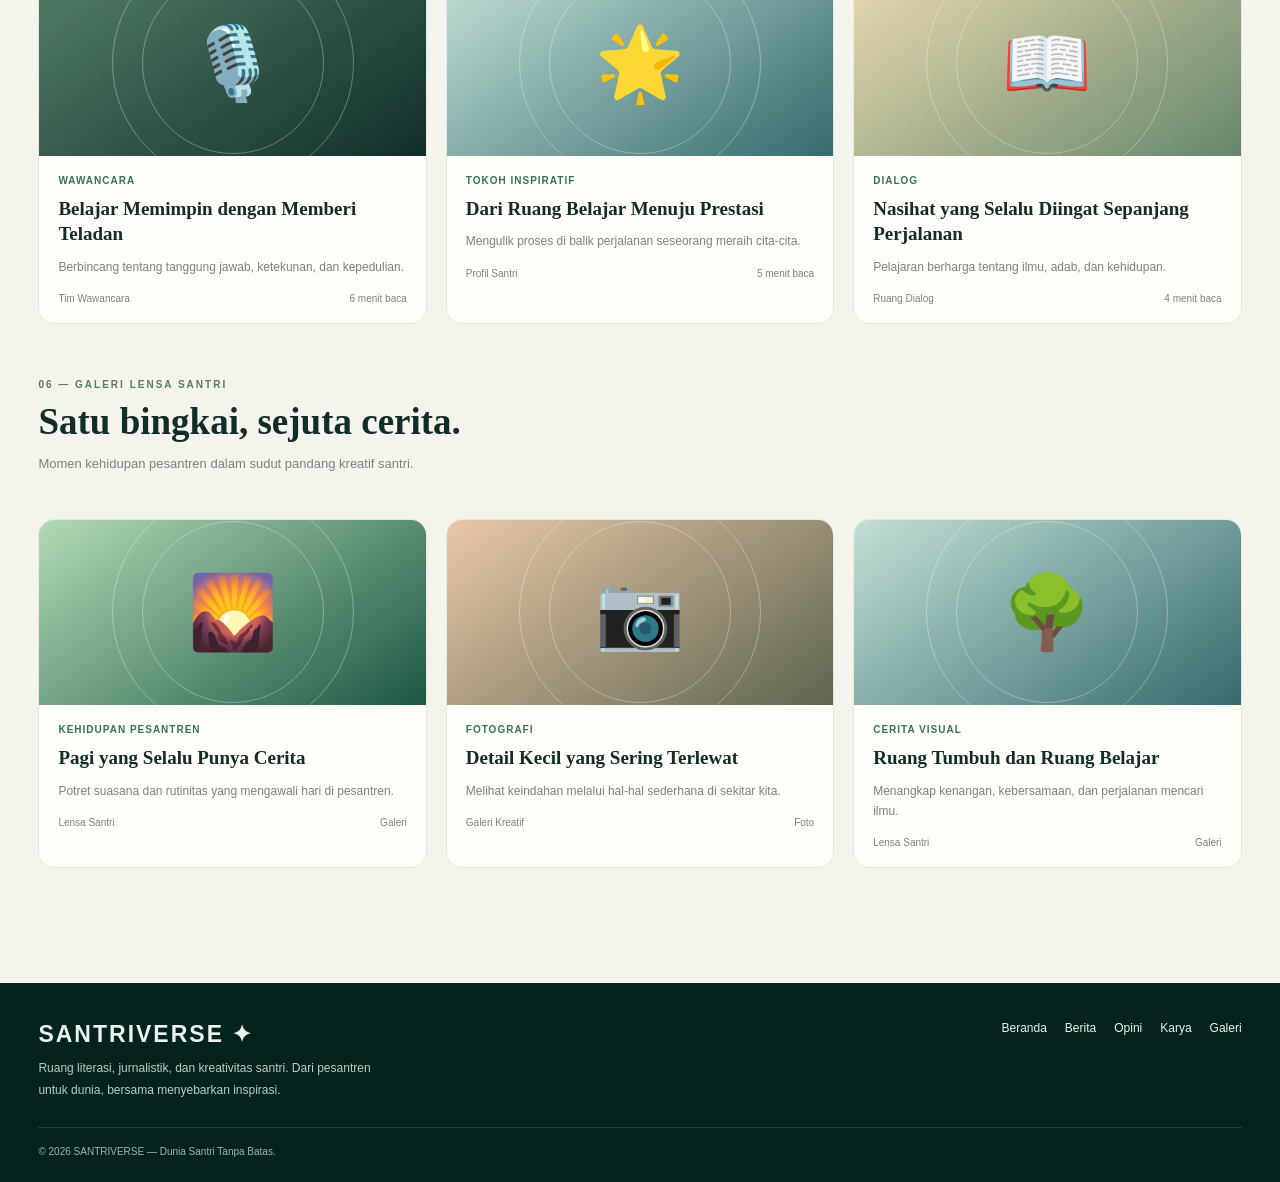
==== commit b37e2aa9: "Update index.html" ====
--- a/index.html
+++ b/index.html
@@ -1,4 +1,3 @@
-
 <!DOCTYPE html>
 <html lang="id">
 <head>
@@ -9,7 +8,8 @@
 <link rel="preconnect" href="https://fonts.googleapis.com">
 <link href="https://fonts.googleapis.com/css2?family=DM+Sans:wght@400;500;600;700;800&family=Playfair+Display:wght@600;700;800&display=swap" rel="stylesheet">
 
-<link rel="stylesheet" href="style.css">
+<!-- Tautan ke berkas CSS di dalam folder css -->
+<link rel="stylesheet" href="CSS/style.css">
 </head>
 
 <body>
@@ -129,7 +129,6 @@
                 <small>3 Mei · Literasi digital</small>
               </div>
             </article>
-
             <article class="news-mini searchable">
               <div class="mini-art gold">✒️</div>
               <div class="mini-content">
@@ -138,7 +137,6 @@
                 <small>2 Mei · Kepenulisan</small>
               </div>
             </article>
-
             <article class="news-mini searchable">
               <div class="mini-art blue">📱</div>
               <div class="mini-content">
@@ -169,36 +167,19 @@
           <div class="glossary-row"><b>Sorogan</b><span>Belajar secara individual</span></div>
         </div>
       </aside>
+    </div>
+  </section>
+
   <section class="category-section">
     <div class="section-label">TEMUKAN MINATMU</div>
     <h2 class="section-title">Jelajahi dunia santri.</h2>
     <p class="section-intro">Pilih ruang yang paling dekat dengan minatmu.</p>
-
     <div class="category-grid">
-      <a class="category-card" href="#liputan">
-        <div class="category-icon">🏫</div>
-        <div><strong>Pesantren</strong><small>Berita & liputan</small></div>
-      </a>
-
-      <a class="category-card" href="#opini">
-        <div class="category-icon">✍️</div>
-        <div><strong>Literasi</strong><small>Opini & esai</small></div>
-      </a>
-
-      <a class="category-card" href="#lensa">
-        <div class="category-icon">📷</div>
-        <div><strong>Fotografi</strong><small>Galeri lensa</small></div>
-      </a>
-
-      <a class="category-card" href="#tokoh">
-        <div class="category-icon">🎙️</div>
-        <div><strong>Wawancara</strong><small>Cerita inspiratif</small></div>
-      </a>
-
-      <a class="category-card" href="#karya">
-        <div class="category-icon">📖</div>
-        <div><strong>Kreativitas</strong><small>Sastra & karya</small></div>
-      </a>
+      <a class="category-card" href="#liputan"><div class="category-icon">🏫</div><div><strong>Pesantren</strong><small>Berita & liputan</small></div></a>
+      <a class="category-card" href="#opini"><div class="category-icon">✍️</div><div><strong>Literasi</strong><small>Opini & esai</small></div></a>
+      <a class="category-card" href="#lensa"><div class="category-icon">📷</div><div><strong>Fotografi</strong><small>Galeri lensa</small></div></a>
+      <a class="category-card" href="#tokoh"><div class="category-icon">🎙️</div><div><strong>Wawancara</strong><small>Cerita inspiratif</small></div></a>
+      <a class="category-card" href="#karya"><div class="category-icon">📖</div><div><strong>Kreativitas</strong><small>Sastra & karya</small></div></a>
     </div>
   </section>
 
@@ -210,7 +191,6 @@
         <p class="section-intro">Kabar, gagasan, dan cerita dari balik kehidupan santri.</p>
       </div>
     </div>
-
     <div class="story-grid">
       <article class="story-card searchable">
         <div class="story-art"><span>🏫</span></div>
@@ -221,7 +201,6 @@
           <div class="story-meta"><span>Redaksi Santriverse</span><span>5 menit baca</span></div>
         </div>
       </article>
-
       <article class="story-card searchable">
         <div class="story-art cream"><span>📰</span></div>
         <div class="story-body">
@@ -231,7 +210,6 @@
           <div class="story-meta"><span>Tim Liputan</span><span>4 menit baca</span></div>
         </div>
       </article>
-
       <article class="story-card searchable">
         <div class="story-art blue"><span>🌱</span></div>
         <div class="story-body">
@@ -252,7 +230,6 @@
         <p class="section-intro">Tempat gagasan santri bertemu dengan dunia yang lebih luas.</p>
       </div>
     </div>
-
     <div class="story-grid">
       <article class="story-card searchable">
         <div class="story-art dark"><span>💭</span></div>
@@ -263,7 +240,6 @@
           <div class="story-meta"><span>Opini Santri</span><span>4 menit baca</span></div>
         </div>
       </article>
-
       <article class="story-card searchable">
         <div class="story-art cream"><span>🌿</span></div>
         <div class="story-body">
@@ -273,7 +249,6 @@
           <div class="story-meta"><span>Esai Pilihan</span><span>3 menit baca</span></div>
         </div>
       </article>
-
       <article class="story-card searchable">
         <div class="story-art blue"><span>🌏</span></div>
         <div class="story-body">
@@ -294,7 +269,6 @@
         <p class="section-intro">Puisi, cerpen, dan karya kreatif dari para santri.</p>
       </div>
     </div>
-
     <div class="story-grid">
       <article class="story-card searchable">
         <div class="story-art rose"><span>📜</span></div>
@@ -305,7 +279,6 @@
           <div class="story-meta"><span>Ruang Sastra</span><span>Puisi</span></div>
         </div>
       </article>
-
       <article class="story-card searchable">
         <div class="story-art"><span>📚</span></div>
         <div class="story-body">
@@ -315,7 +288,6 @@
           <div class="story-meta"><span>Ruang Cerita</span><span>Cerpen</span></div>
         </div>
       </article>
-
       <article class="story-card searchable">
         <div class="story-art cream"><span>🖋️</span></div>
         <div class="story-body">
@@ -336,7 +308,6 @@
         <p class="section-intro">Percakapan dan pengalaman dari orang-orang yang memberi makna.</p>
       </div>
     </div>
-
     <div class="story-grid">
       <article class="story-card searchable">
         <div class="story-art dark"><span>🎙️</span></div>
@@ -347,7 +318,6 @@
           <div class="story-meta"><span>Tim Wawancara</span><span>6 menit baca</span></div>
         </div>
       </article>
-
       <article class="story-card searchable">
         <div class="story-art blue"><span>🌟</span></div>
         <div class="story-body">
@@ -357,7 +327,6 @@
           <div class="story-meta"><span>Profil Santri</span><span>5 menit baca</span></div>
         </div>
       </article>
-
       <article class="story-card searchable">
         <div class="story-art cream"><span>📖</span></div>
         <div class="story-body">
@@ -378,7 +347,6 @@
         <p class="section-intro">Momen kehidupan pesantren dalam sudut pandang kreatif santri.</p>
       </div>
     </div>
-
     <div class="story-grid">
       <article class="story-card searchable">
         <div class="story-art"><span>🌄</span></div>
@@ -389,7 +357,6 @@
           <div class="story-meta"><span>Lensa Santri</span><span>Galeri</span></div>
         </div>
       </article>
-
       <article class="story-card searchable">
         <div class="story-art rose"><span>📷</span></div>
         <div class="story-body">
@@ -399,7 +366,6 @@
           <div class="story-meta"><span>Galeri Kreatif</span><span>Foto</span></div>
         </div>
       </article>
-
       <article class="story-card searchable">
         <div class="story-art blue"><span>🌳</span></div>
         <div class="story-body">
@@ -421,7 +387,6 @@
         <div class="footer-brand">SANTRIVERSE ✦</div>
         <p>Ruang literasi, jurnalistik, dan kreativitas santri. Dari pesantren untuk dunia, bersama menyebarkan inspirasi.</p>
       </div>
-
       <div class="footer-links">
         <a href="#beranda">Beranda</a>
         <a href="#berita">Berita</a>
@@ -430,7 +395,6 @@
         <a href="#lensa">Galeri</a>
       </div>
     </div>
-
     <div class="copyright">© 2026 SANTRIVERSE — Dunia Santri Tanpa Batas.</div>
   </div>
 </footer>
@@ -489,6 +453,7 @@
 
 document.querySelectorAll('.story-card, .news-mini, .category-card')
   .forEach(item => observer.observe(item));
-    </script>
+</script>
+
 </body>
 </html>
--- a/CSS/style.css
+++ b/CSS/style.css
@@ -0,0 +1,892 @@
+:root {
+  --green: #062b26;
+  --green2: #0c4036;
+  --mint: #a9f1d1;
+  --cream: #f5f4ec;
+  --ink: #122c27;
+  --muted: #78847d;
+  --line: #e4e7dd;
+  --card: #fffef9;
+}
+
+* { box-sizing: border-box; margin: 0; padding: 0; }
+
+html { scroll-behavior: smooth; }
+
+body {
+  font-family: 'DM Sans', sans-serif;
+  background: var(--cream);
+  color: var(--ink);
+  overflow-x: hidden;
+}
+
+a { color: inherit; text-decoration: none; }
+button, input { font: inherit; }
+button { cursor: pointer; }
+
+.container {
+  width: min(1440px, 94%);
+  margin: auto;
+}
+
+/* HEADER */
+
+header {
+  background: #04231f;
+  color: white;
+  position: sticky;
+  top: 0;
+  z-index: 100;
+  border-bottom: 1px solid #ffffff20;
+}
+
+.nav {
+  min-height: 76px;
+  display: flex;
+  align-items: center;
+  justify-content: space-between;
+  gap: 24px;
+}
+
+.brand {
+  display: flex;
+  align-items: center;
+  gap: 10px;
+  flex-shrink: 0;
+}
+
+.brand-icon {
+  width: 46px;
+  height: 46px;
+  border: 2px solid var(--mint);
+  border-radius: 50%;
+  display: grid;
+  place-items: center;
+  color: var(--mint);
+  font-size: 27px;
+  transform: rotate(-15deg);
+}
+
+.brand strong {
+  display: block;
+  font-size: 22px;
+  letter-spacing: 2px;
+  line-height: 1.2;
+}
+
+.brand small {
+  font-size: 10px;
+  color: #c2d8ce;
+  letter-spacing: .5px;
+}
+
+.nav-links {
+  display: flex;
+  gap: clamp(12px, 2.2vw, 32px);
+  align-items: center;
+  font-size: 13px;
+}
+
+.nav-links a {
+  padding: 10px 0;
+  color: #e5eee9;
+  transition: color .2s;
+}
+
+.nav-links a:hover { color: var(--mint); }
+
+.search {
+  display: flex;
+  align-items: center;
+  border: 1px solid #ffffff35;
+  border-radius: 30px;
+  padding: 10px 14px;
+  min-width: 200px;
+  max-width: 290px;
+}
+
+.search input {
+  width: 100%;
+  background: transparent;
+  color: white;
+  border: none;
+  outline: none;
+  font-size: 12px;
+}
+
+.search input::placeholder { color: #c5d4ce; }
+
+.menu-btn {
+  display: none;
+  border: 1px solid #ffffff40;
+  color: white;
+  background: transparent;
+  padding: 9px 12px;
+  border-radius: 10px;
+}
+
+/* HERO DESKTOP */
+
+.hero {
+    background:
+        linear-gradient(
+            90deg,
+            rgba(0, 30, 24, 0.90),
+            rgba(0, 30, 24, 0.60)
+        ),
+        radial-gradient(circle at 80% 20%, #0c4036 0%, #04231f 60%);
+    color: white;
+}
+
+.hero-inner {
+  min-height: 400px;
+  display: grid;
+  grid-template-columns: .92fr 1.08fr;
+  align-items: center;
+  gap: 30px;
+  padding-top: 28px;
+  padding-bottom: 28px;
+}
+
+.hero-copy { position: relative; z-index: 2; }
+
+.eyebrow {
+  color: var(--mint);
+  font-size: 11px;
+  letter-spacing: 4px;
+  font-weight: 700;
+  margin-bottom: 16px;
+}
+
+.hero h1 {
+  font-size: clamp(42px, 5.5vw, 82px);
+  line-height: .95;
+  letter-spacing: -3px;
+  font-weight: 800;
+  margin-bottom: 15px;
+}
+
+.hero h1 span { color: var(--mint); }
+
+.hero-subtitle {
+  font-family: 'Playfair Display', serif;
+  font-style: italic;
+  font-size: clamp(19px, 2.4vw, 30px);
+  color: #b5f3d5;
+  margin-bottom: 17px;
+}
+
+.hero-desc {
+  color: #d4e2dc;
+  font-size: 14px;
+  line-height: 1.8;
+  max-width: 440px;
+}
+
+.hero-actions {
+  display: flex;
+  flex-wrap: wrap;
+  gap: 12px;
+  margin-top: 25px;
+}
+
+.btn {
+  display: inline-flex;
+  justify-content: center;
+  align-items: center;
+  gap: 9px;
+  border: 0;
+  border-radius: 30px;
+  padding: 13px 20px;
+  font-size: 12px;
+  font-weight: 800;
+  transition: transform .25s, background .25s;
+}
+
+.btn:hover { transform: translateY(-3px); }
+.btn-mint { background: var(--mint); color: var(--green); }
+.btn-outline { background: transparent; color: white; border: 1px solid #ffffff65; }
+
+/* ILUSTRASI ANIMASI BUATAN CSS */
+
+.art-scene {
+  height: 340px;
+  position: relative;
+  overflow: hidden;
+  border-radius: 22px;
+  background:
+    radial-gradient(ellipse at 65% 15%, #c1f0c9 0, transparent 22%),
+    linear-gradient(150deg, #427c69, #123f36 58%, #071f1d);
+  border: 1px solid #ffffff25;
+  box-shadow: 0 25px 65px #00000030;
+}
+
+.moon {
+  position: absolute;
+  width: 65px;
+  height: 65px;
+  border-radius: 50%;
+  background: #d9f4ce;
+  right: 15%;
+  top: 12%;
+  box-shadow: 0 0 45px #d9f4ce70;
+}
+
+.star {
+  position: absolute;
+  color: #e4f8cb;
+  animation: twinkle 2.5s ease-in-out infinite alternate;
+}
+.s1 { top: 13%; left: 13%; }
+.s2 { top: 28%; right: 12%; animation-delay: .7s; }
+.s3 { top: 9%; left: 50%; animation-delay: 1.2s; }
+
+.mosque {
+  position: absolute;
+  bottom: 65px;
+  left: 8%;
+  right: 8%;
+  height: 155px;
+}
+
+.mosque-building {
+  position: absolute;
+  bottom: 0;
+  left: 12%;
+  right: 12%;
+  height: 83px;
+  background: #d8cba0;
+  border: 5px solid #aeaa7a;
+  border-bottom: none;
+}
+
+.mosque-building:before {
+  content: "";
+  position: absolute;
+  width: 100%;
+  height: 24px;
+  background: #b6bd91;
+  top: -24px;
+  left: -5px;
+  border: 5px solid #9ea984;
+}
+
+.dome {
+  position: absolute;
+  bottom: 83px;
+  width: 86px;
+  height: 74px;
+  background: linear-gradient(120deg, #a7e5c9, #3e8f75);
+  border-radius: 60% 60% 8% 8%;
+  border: 4px solid #d9e5b7;
+}
+
+.dome:before {
+  content: "";
+  position: absolute;
+  width: 3px;
+  height: 20px;
+  background: #e5e5bd;
+  top: -22px;
+  left: 50%;
+}
+
+.dome:after {
+  content: "☾";
+  position: absolute;
+  color: #f3e9b7;
+  top: -37px;
+  left: 40%;
+  font-size: 18px;
+}
+
+.dome-main { left: calc(50% - 43px); }
+.dome-left { left: 6%; transform: scale(.62); transform-origin: bottom; }
+.dome-right { right: 6%; transform: scale(.62); transform-origin: bottom; }
+
+.door {
+  position: absolute;
+  bottom: 0;
+  left: calc(50% - 18px);
+  width: 36px;
+  height: 58px;
+  background: #1b5145;
+  border: 3px solid #b9d5b0;
+  border-radius: 22px 22px 0 0;
+}
+
+.window {
+  position: absolute;
+  bottom: 30px;
+  width: 21px;
+  height: 28px;
+  background: #315f51;
+  border: 3px solid #f1e8c4;
+  border-radius: 15px 15px 0 0;
+}
+.w1 { left: 22%; }
+.w2 { right: 22%; }
+
+.ground {
+  position: absolute;
+  bottom: 0;
+  height: 75px;
+  width: 100%;
+  background: linear-gradient(#214c3d, #0a2a24);
+  clip-path: polygon(0 35%, 25% 0, 65% 20%, 100% 0, 100% 100%, 0 100%);
+}
+
+.desk {
+  position: absolute;
+  bottom: 22px;
+  left: 7%;
+  width: 86%;
+  height: 16px;
+  background: #d5bc8b;
+  transform: skew(-10deg);
+  border-radius: 4px;
+  box-shadow: 0 10px 0 #6c5c3d;
+}
+
+.book {
+  position: absolute;
+  bottom: 38px;
+  width: 100px;
+  height: 18px;
+  border-radius: 3px;
+  background: #e9d5a1;
+  border-bottom: 4px solid #a37c4f;
+  box-shadow: 0 6px 0 #153c32;
+}
+.book1 { left: 12%; transform: rotate(-5deg); }
+.book2 { left: 14%; bottom: 56px; background: #8abda2; transform: rotate(3deg); }
+.book3 { left: 16%; bottom: 74px; width: 83px; background: #e0b87c; }
+
+.laptop {
+  position: absolute;
+  right: 14%;
+  bottom: 39px;
+  width: 110px;
+  height: 75px;
+  background: #182d2b;
+  border: 5px solid #9aab9a;
+  border-radius: 7px;
+  transform: rotate(4deg);
+  box-shadow: 0 7px 18px #0005;
+}
+.laptop:before {
+  content: "✦  SANTRI";
+  display: grid;
+  place-items: center;
+  height: 100%;
+  color: #a9f1d1;
+  font-size: 12px;
+}
+.laptop:after {
+  content: "";
+  position: absolute;
+  bottom: -12px;
+  left: -10px;
+  width: 120px;
+  height: 8px;
+  background: #a8b8a4;
+  clip-path: polygon(7% 0, 93% 0, 100% 100%, 0 100%);
+}
+
+.floating-note {
+  position: absolute;
+  right: 7%;
+  top: 18%;
+  background: #f5e8c5;
+  color: #17463a;
+  padding: 13px 15px;
+  border-radius: 4px;
+  font-family: 'Playfair Display', serif;
+  font-size: 12px;
+  transform: rotate(7deg);
+  box-shadow: 0 10px 20px #0003;
+  animation: float 4s ease-in-out infinite;
+}
+
+.floating-pen {
+  position: absolute;
+  top: 35%;
+  left: 10%;
+  font-size: 28px;
+  animation: float 3.5s ease-in-out infinite reverse;
+}
+
+.art-caption {
+  position: absolute;
+  top: 18px;
+  left: 18px;
+  color: #e0f4e6;
+  font-size: 10px;
+  letter-spacing: 2px;
+}
+
+@keyframes float {
+  0%, 100% { transform: translateY(0) rotate(5deg); }
+  50% { transform: translateY(-12px) rotate(1deg); }
+}
+@keyframes twinkle {
+  from { opacity: .4; transform: scale(.8); }
+  to { opacity: 1; transform: scale(1.15); }
+}
+
+/* NEWS TICKER */
+
+.ticker {
+  background: #0b3830;
+  color: #e6f5ed;
+  overflow: hidden;
+  border-top: 1px solid #ffffff12;
+  border-bottom: 1px solid #ffffff12;
+}
+
+.ticker-inner {
+  display: flex;
+  gap: 35px;
+  align-items: center;
+  width: max-content;
+  padding: 15px 0;
+  animation: ticker 28s linear infinite;
+  font-size: 12px;
+}
+.ticker-inner span:first-child { color: var(--mint); font-weight: 800; }
+@keyframes ticker { to { transform: translateX(-50%); } }
+
+/* SECTION */
+
+main { padding: 30px 0 65px; }
+
+.section-label {
+  font-size: 10px;
+  letter-spacing: 2px;
+  color: #537c69;
+  font-weight: 800;
+  margin-bottom: 10px;
+}
+
+.section-title {
+  font-family: 'Playfair Display', serif;
+  font-size: clamp(25px, 3vw, 37px);
+  line-height: 1.2;
+  margin-bottom: 8px;
+}
+
+.section-intro {
+  color: var(--muted);
+  font-size: 13px;
+  line-height: 1.7;
+  margin-bottom: 22px;
+}
+
+/* FEATURED NEWS + SIDEBAR */
+
+.news-layout {
+  display: grid;
+  grid-template-columns: minmax(0, 1.9fr) minmax(260px, .85fr);
+  gap: 25px;
+}
+
+.news-top {
+  display: grid;
+  grid-template-columns: minmax(0, 1.35fr) minmax(230px, .85fr);
+  gap: 16px;
+}
+
+.featured {
+  min-height: 370px;
+  position: relative;
+  overflow: hidden;
+  border-radius: 18px;
+  color: white;
+  background:
+    linear-gradient(0deg, #031f1bdc, #031f1b05 85%),
+    radial-gradient(ellipse at 50% 20%, #a8d7b4, transparent 25%),
+    linear-gradient(135deg, #6c9977, #163f32 70%);
+  display: flex;
+  align-items: flex-end;
+  padding: 24px;
+  isolation: isolate;
+}
+
+.featured:before {
+  content: "✦";
+  position: absolute;
+  top: 30px;
+  right: 30px;
+  font-size: 40px;
+  color: #f4edc0;
+  animation: twinkle 3s infinite alternate;
+}
+
+.featured:after {
+  content: "☾";
+  position: absolute;
+  font-size: 230px;
+  top: 20px;
+  right: 20px;
+  color: #d5edce20;
+  z-index: -1;
+}
+
+.featured-content { max-width: 500px; }
+
+.tag {
+  display: inline-block;
+  border: 1px solid #c6f5d5;
+  background: #0b3c2fc9;
+  border-radius: 30px;
+  padding: 6px 11px;
+  font-size: 10px;
+  font-weight: 800;
+  margin-bottom: 13px;
+}
+
+.featured h3 {
+  font-size: clamp(24px, 3vw, 36px);
+  line-height: 1.16;
+  margin-bottom: 12px;
+}
+
+.featured p {
+  font-size: 13px;
+  line-height: 1.7;
+  color: #e3eee7;
+}
+
+.read-link {
+  display: inline-block;
+  margin-top: 17px;
+  background: var(--mint);
+  color: var(--green);
+  border-radius: 25px;
+  padding: 11px 15px;
+  font-size: 11px;
+  font-weight: 800;
+}
+
+.news-list {
+  display: flex;
+  flex-direction: column;
+  gap: 12px;
+}
+
+.news-mini {
+  display: grid;
+  grid-template-columns: 105px minmax(0, 1fr);
+  gap: 12px;
+  background: var(--card);
+  border: 1px solid var(--line);
+  border-radius: 13px;
+  padding: 10px;
+  min-height: 108px;
+  transition: transform .25s, box-shadow .25s;
+}
+.news-mini:hover, .story-card:hover {
+  transform: translateY(-4px);
+  box-shadow: 0 12px 30px #153b2b12;
+}
+
+.mini-art {
+  min-height: 85px;
+  border-radius: 9px;
+  display: grid;
+  place-items: center;
+  font-size: 34px;
+  background: linear-gradient(140deg, #c3ddbf, #285e4a);
+}
+
+.mini-art.gold { background: linear-gradient(140deg, #f0d7a4, #557a58); }
+.mini-art.blue { background: linear-gradient(140deg, #c2ddd7, #355f62); }
+
+.mini-content { align-self: center; }
+.mini-content .category {
+  color: #34725c;
+  font-size: 9px;
+  letter-spacing: 1px;
+  font-weight: 800;
+}
+.mini-content h4 { font-size: 13px; line-height: 1.45; margin: 7px 0; }
+.mini-content small { color: var(--muted); font-size: 10px; }
+
+/* SIDEBAR */
+
+.sidebar { display: flex; flex-direction: column; gap: 15px; }
+
+.pitch {
+  position: relative;
+  overflow: hidden;
+  border-radius: 17px;
+  background: linear-gradient(130deg, #0a4237, #05251f);
+  color: white;
+  padding: 23px;
+}
+.pitch h3 {
+  font-family: 'Playfair Display', serif;
+  font-style: italic;
+  font-size: 25px;
+  margin-bottom: 8px;
+}
+.pitch p { font-size: 12px; line-height: 1.7; color: #d8e7df; max-width: 260px; }
+.pitch .btn { margin-top: 15px; padding: 10px 15px; }
+.pitch-icon {
+  position: absolute;
+  right: 17px;
+  top: 22px;
+  font-size: 40px;
+  color: var(--mint);
+  animation: float 4s infinite;
+}
+
+.glossary {
+  background: #fffef9;
+  border: 1px solid var(--line);
+  border-radius: 17px;
+  padding: 20px;
+}
+.glossary h3 { font-family: 'Playfair Display', serif; font-size: 22px; }
+.glossary p { color: var(--muted); font-size: 12px; margin: 6px 0 15px; }
+.glossary-row {
+  display: flex;
+  justify-content: space-between;
+  gap: 12px;
+  border-top: 1px solid var(--line);
+  padding: 12px 0;
+  font-size: 12px;
+}
+.glossary-row span { color: var(--muted); text-align: right; }
+
+/* CATEGORY NAV */
+
+.category-section { margin-top: 42px; }
+.category-grid {
+  display: grid;
+  grid-template-columns: repeat(5, minmax(0, 1fr));
+  gap: 13px;
+}
+.category-card {
+  display: flex;
+  align-items: center;
+  gap: 12px;
+  border: 1px solid var(--line);
+  background: #fffef9;
+  border-radius: 14px;
+  padding: 16px 12px;
+  transition: .25s;
+}
+.category-card:hover {
+  background: #e1f5e7;
+  transform: translateY(-3px);
+}
+.category-icon {
+  width: 40px;
+  height: 40px;
+  flex-shrink: 0;
+  display: grid;
+  place-items: center;
+  border-radius: 12px;
+  background: #e0eee0;
+  font-size: 21px;
+}
+.category-card strong { display: block; font-size: 12px; line-height: 1.4; }
+.category-card small { display: block; color: var(--muted); font-size: 10px; margin-top: 4px; }
+
+/* FIVE JOURNALISM SECTIONS */
+
+.stories-section { margin-top: 55px; }
+
+.stories-heading {
+  display: flex;
+  justify-content: space-between;
+  align-items: end;
+  gap: 15px;
+  margin-bottom: 22px;
+}
+
+.story-grid {
+  display: grid;
+  grid-template-columns: repeat(3, minmax(0, 1fr));
+  gap: 19px;
+}
+
+.story-card {
+  background: var(--card);
+  border: 1px solid var(--line);
+  border-radius: 16px;
+  overflow: hidden;
+  transition: .25s;
+}
+
+.story-art {
+  height: 185px;
+  position: relative;
+  overflow: hidden;
+  display: grid;
+  place-items: center;
+  font-size: 72px;
+  background: linear-gradient(145deg, #b3d9b5, #1b5844);
+}
+.story-art:before, .story-art:after {
+  content: "";
+  position: absolute;
+  border: 1px solid #ffffff50;
+  border-radius: 50%;
+  width: 180px;
+  height: 180px;
+}
+.story-art:after { width: 240px; height: 240px; }
+.story-art span { position: relative; z-index: 2; animation: float 4s infinite; }
+.story-art.cream { background: linear-gradient(145deg, #eadab1, #66876c); }
+.story-art.blue { background: linear-gradient(145deg, #c4dfd6, #346b6d); }
+.story-art.rose { background: linear-gradient(145deg, #e9c8a8, #5e6550); }
+.story-art.dark { background: linear-gradient(145deg, #557d67, #102f2a); }
+
+.story-body { padding: 19px; }
+.story-body .category { color: #34725c; font-size: 10px; font-weight: 800; letter-spacing: 1px; }
+.story-body h3 {
+  font-family: 'Playfair Display', serif;
+  font-size: 19px;
+  line-height: 1.35;
+  margin: 10px 0;
+}
+.story-body p { font-size: 12px; color: var(--muted); line-height: 1.7; }
+.story-meta { display: flex; justify-content: space-between; margin-top: 16px; color: var(--muted); font-size: 10px; }
+
+/* FOOTER */
+
+footer {
+  background: #04231f;
+  color: #e9f2ec;
+  padding: 38px 0 25px;
+  margin-top: 50px;
+}
+.footer-inner {
+  display: flex;
+  align-items: start;
+  justify-content: space-between;
+  gap: 30px;
+}
+.footer-brand { font-size: 23px; letter-spacing: 2px; font-weight: 800; }
+.footer-inner p { color: #b8cec2; font-size: 12px; line-height: 1.8; max-width: 350px; margin-top: 10px; }
+.footer-links { display: flex; flex-wrap: wrap; gap: 18px; font-size: 12px; }
+.copyright { border-top: 1px solid #ffffff20; margin-top: 25px; padding-top: 18px; font-size: 10px; color: #9cb5a7; }
+
+.back-top {
+  position: fixed;
+  bottom: 20px;
+  right: 20px;
+  width: 44px;
+  height: 44px;
+  border: 0;
+  border-radius: 50%;
+  background: var(--green);
+  color: white;
+  font-size: 21px;
+  box-shadow: 0 6px 20px #0002;
+  z-index: 80;
+}
+
+/* RESPONSIVE: TABLET */
+
+@media (max-width: 1100px) {
+  .nav { gap: 14px; }
+  .brand strong { font-size: 18px; }
+  .nav-links { gap: 13px; font-size: 12px; }
+  .search { min-width: 160px; }
+  .hero-inner { grid-template-columns: .9fr 1.1fr; }
+  .news-layout { grid-template-columns: 1fr; }
+  .sidebar { display: grid; grid-template-columns: 1fr 1fr; }
+  .category-grid { grid-template-columns: repeat(3, minmax(0, 1fr)); }
+}
+
+/* RESPONSIVE: MOBILE */
+
+@media (max-width: 760px) {
+  .container { width: min(100% - 28px, 560px); }
+
+  .nav { min-height: 66px; flex-wrap: wrap; padding: 10px 0; }
+  .brand-icon { width: 38px; height: 38px; font-size: 22px; }
+  .brand strong { font-size: 16px; letter-spacing: 1.4px; }
+  .brand small { font-size: 9px; }
+
+  .menu-btn { display: block; }
+  .search { order: 3; max-width: none; min-width: 100%; padding: 9px 13px; }
+
+  .nav-links {
+    display: none;
+    order: 4;
+    width: 100%;
+    flex-direction: column;
+    align-items: stretch;
+    gap: 0;
+    padding: 5px 0 10px;
+  }
+  .nav-links.open { display: flex; }
+  .nav-links a { padding: 11px 6px; border-top: 1px solid #ffffff18; }
+
+  .hero-inner {
+    grid-template-columns: 1fr;
+    gap: 24px;
+    padding-top: 35px;
+    padding-bottom: 25px;
+  }
+  .eyebrow { font-size: 9px; letter-spacing: 3px; margin-bottom: 13px; }
+  .hero h1 { font-size: clamp(43px, 12vw, 64px); letter-spacing: -2px; }
+  .hero-subtitle { font-size: 23px; }
+  .hero-desc { font-size: 12px; }
+  .hero-actions { margin-top: 19px; }
+  .btn { padding: 12px 16px; font-size: 11px; }
+
+  .art-scene { height: 270px; border-radius: 16px; }
+  .mosque { transform: scale(.82); transform-origin: bottom center; left: 0; right: 0; }
+  .floating-note { font-size: 10px; padding: 10px; }
+
+  .ticker-inner { padding: 12px 0; font-size: 11px; }
+
+  main { padding-top: 25px; }
+  .section-title { font-size: 27px; }
+  .section-intro { font-size: 12px; }
+
+  .news-top { grid-template-columns: 1fr; }
+  .featured { min-height: 330px; padding: 20px; }
+  .featured h3 { font-size: 28px; }
+  .featured p { font-size: 12px; }
+  .news-list { gap: 10px; }
+  .news-mini { grid-template-columns: 88px minmax(0, 1fr); min-height: 95px; }
+  .mini-art { min-height: 75px; font-size: 29px; }
+
+  .sidebar { grid-template-columns: 1fr; }
+  .pitch { padding: 21px; }
+
+  .category-section { margin-top: 32px; }
+  .category-grid { grid-template-columns: repeat(2, minmax(0, 1fr)); gap: 9px; }
+  .category-card { padding: 12px 9px; gap: 9px; }
+  .category-icon { width: 34px; height: 34px; font-size: 18px; }
+  .category-card strong { font-size: 11px; }
+  .category-card small { font-size: 9px; }
+
+  .stories-section { margin-top: 38px; }
+  .stories-heading { align-items: start; flex-direction: column; }
+  .story-grid { grid-template-columns: 1fr; gap: 14px; }
+  .story-art { height: 175px; }
+  .story-body h3 { font-size: 20px; }
+
+  .footer-inner { flex-direction: column; }
+  .footer-links { gap: 14px; }
+  .back-top { right: 13px; bottom: 14px; width: 40px; height: 40px; }
+}
+
+/* HP KECIL */
+
+@media (max-width: 360px) {
+  .container { width: calc(100% - 22px); }
+  .hero h1 { font-size: 39px; }
+  .brand strong { font-size: 14px; }
+  .featured { min-height: 300px; }
+  .featured h3 { font-size: 24px; }
+  .category-card { flex-direction: column; align-items: flex-start; }
+  .category-grid { gap: 7px; }
+}
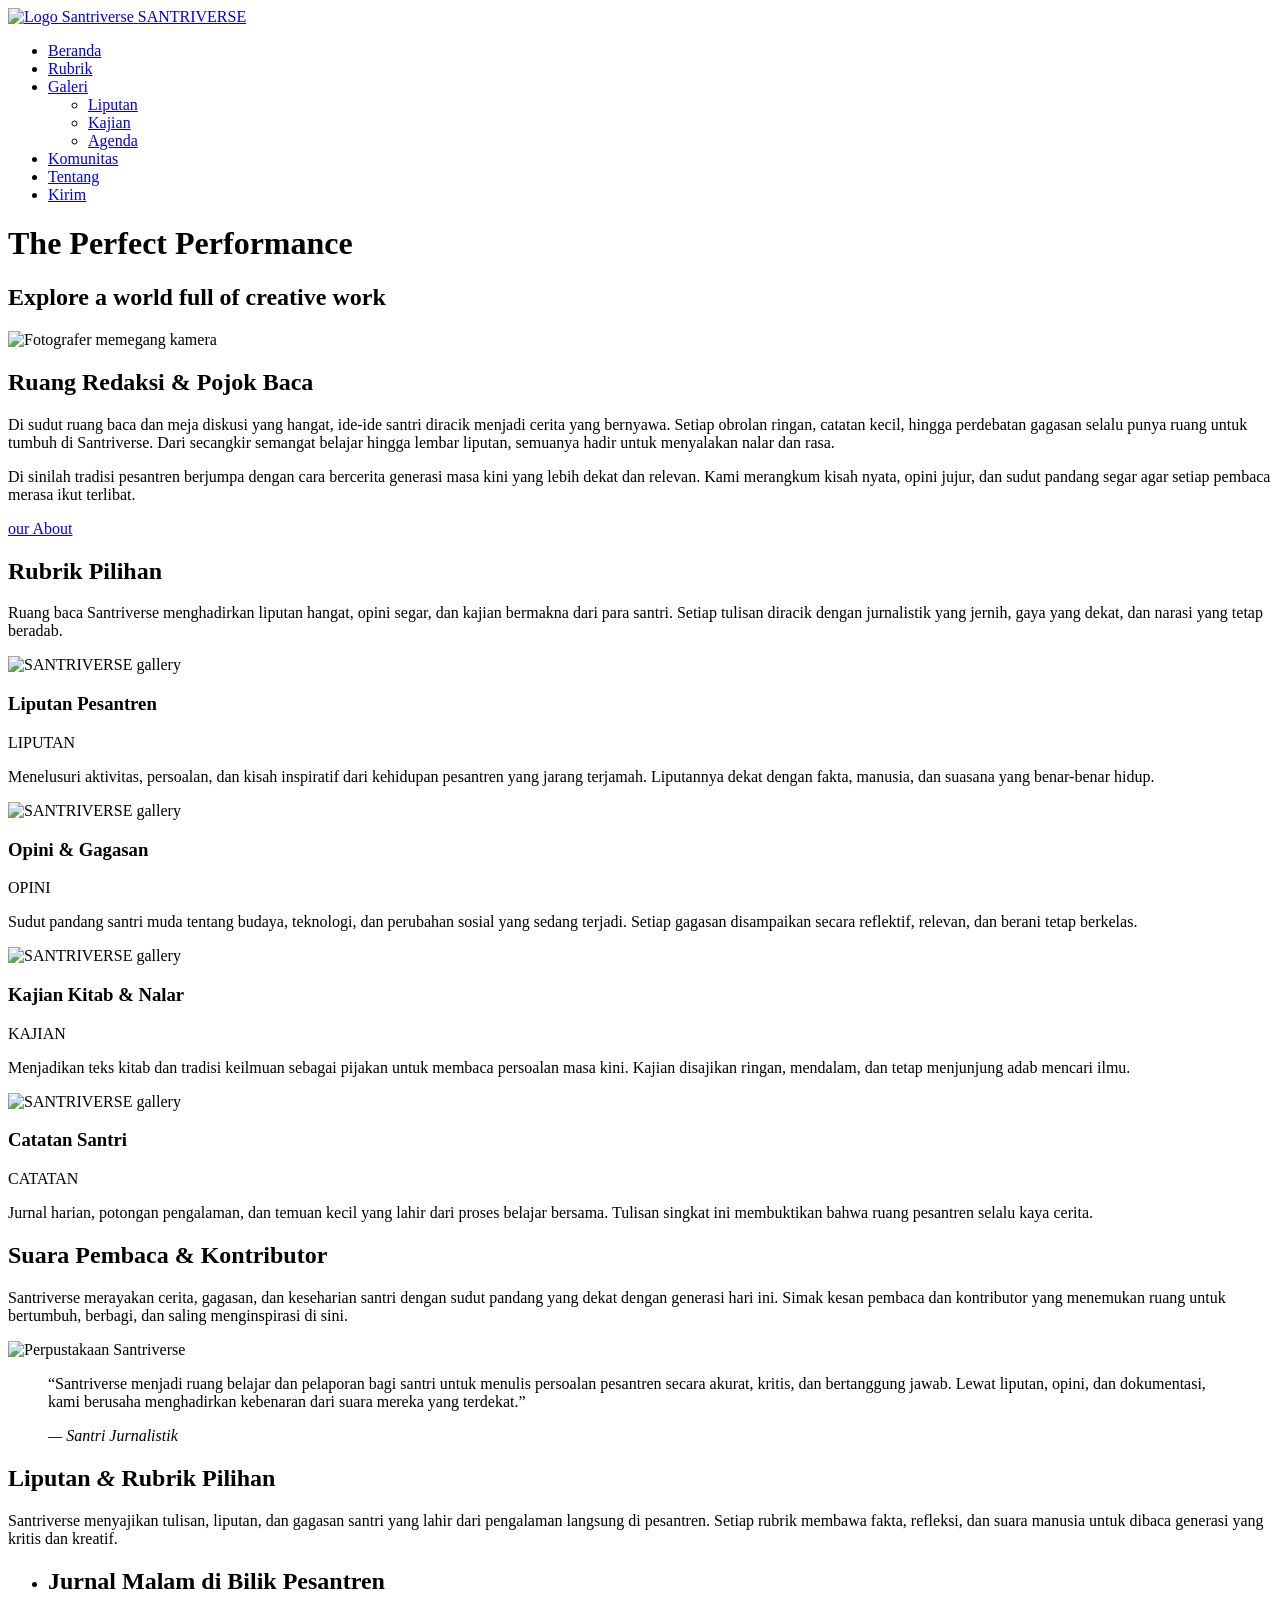
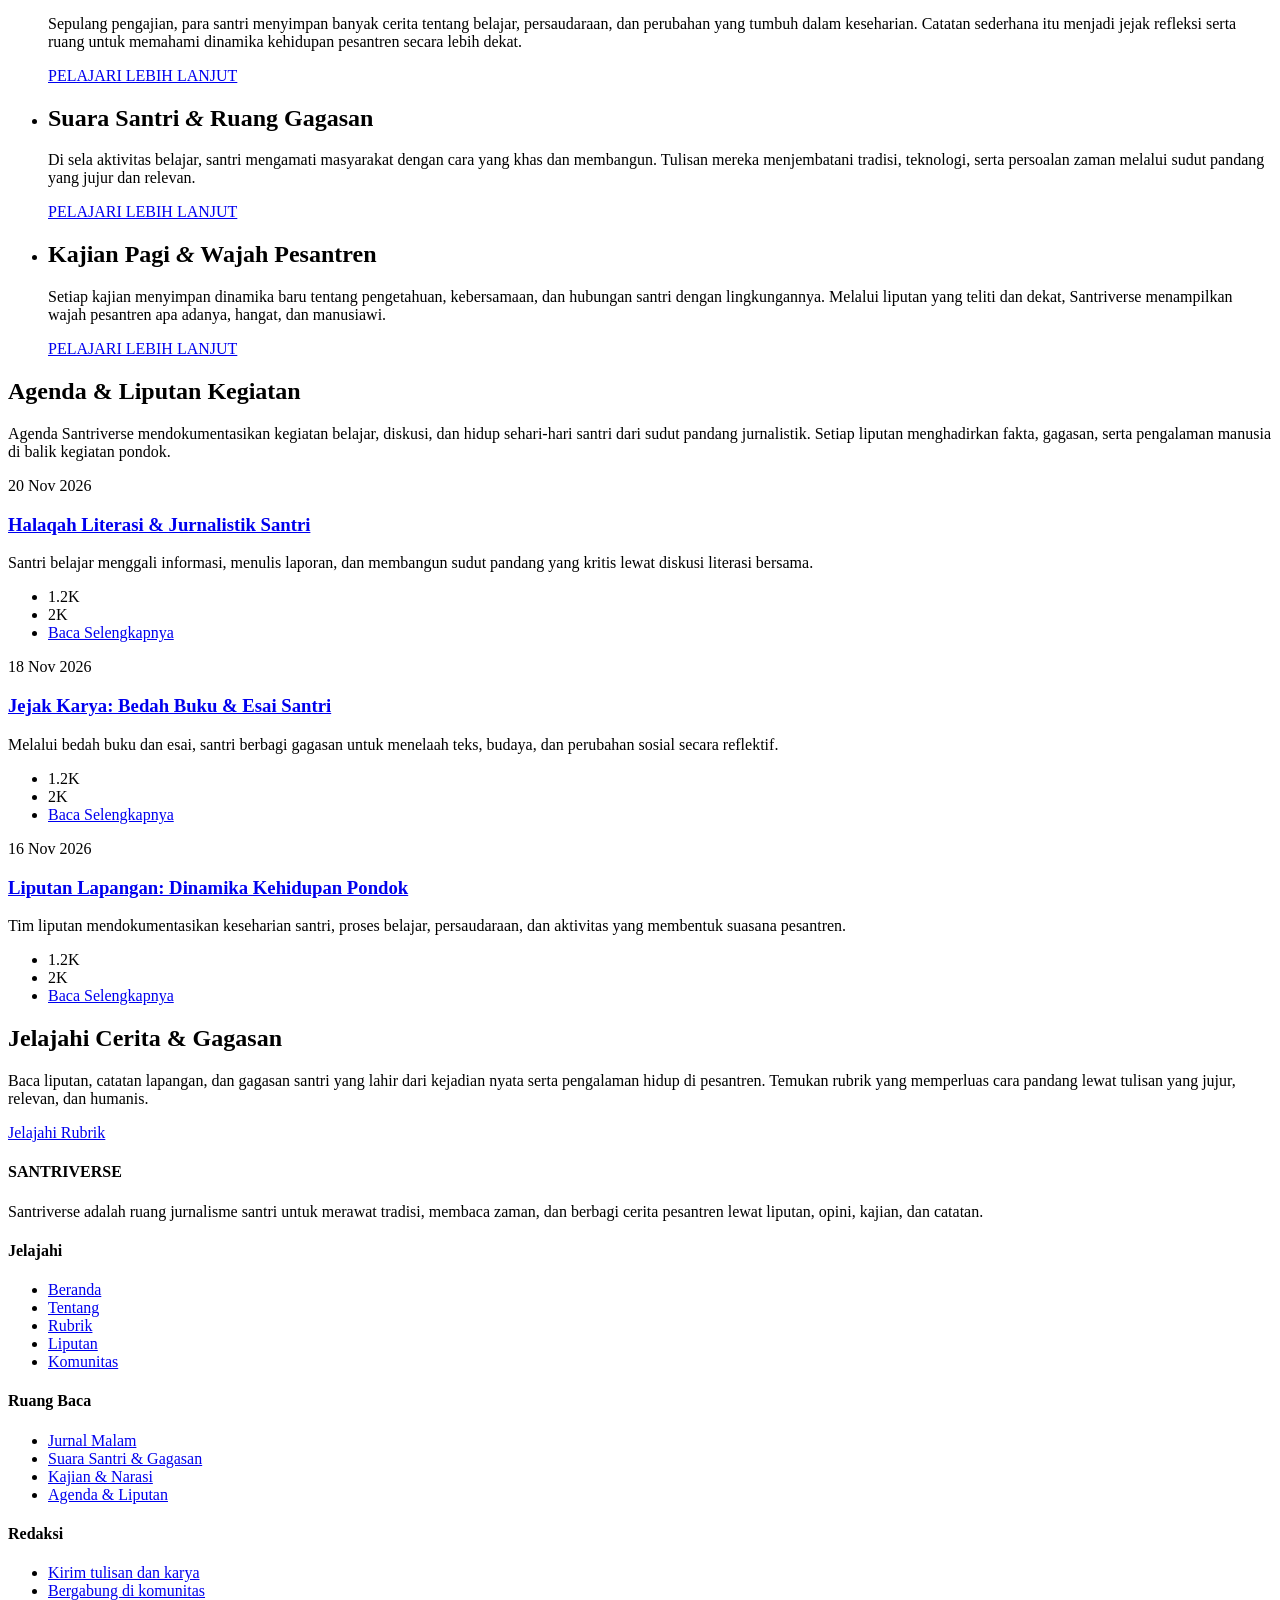
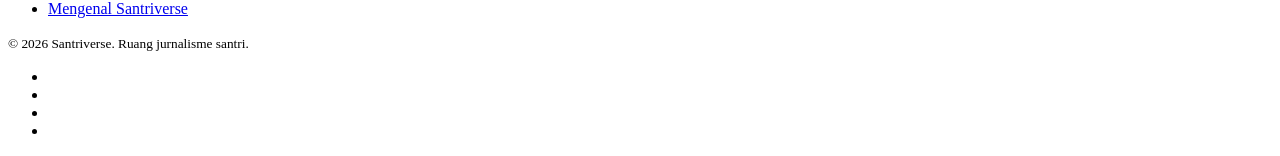
==== commit 9676ac63: "Add files via upload" ====
--- a/index.html
+++ b/index.html
@@ -1,459 +1,385 @@
-<!DOCTYPE html>
-<html lang="id">
-<head>
-<meta charset="UTF-8">
-<meta name="viewport" content="width=device-width, initial-scale=1.0">
-<title>SANTRIVERSE — Dunia Santri Tanpa Batas</title>
-
-<link rel="preconnect" href="https://fonts.googleapis.com">
-<link href="https://fonts.googleapis.com/css2?family=DM+Sans:wght@400;500;600;700;800&family=Playfair+Display:wght@600;700;800&display=swap" rel="stylesheet">
-
-<!-- Tautan ke berkas CSS di dalam folder css -->
-<link rel="stylesheet" href="CSS/style.css">
-</head>
-
-<body>
-
-<header>
-  <div class="container nav">
-    <a class="brand" href="#beranda">
-      <div class="brand-icon">✧</div>
-      <div>
-        <strong>SANTRIVERSE</strong>
-        <small>Dunia Santri Tanpa Batas</small>
-      </div>
-    </a>
-
-    <nav class="nav-links" id="navLinks">
-      <a href="#beranda">Beranda</a>
-      <a href="#berita">Berita</a>
-      <a href="#opini">Opini</a>
-      <a href="#karya">Karya</a>
-      <a href="#kamus">Kamus Santri</a>
-      <a href="#tentang">Tentang</a>
-    </nav>
-
-    <label class="search">
-      <input id="searchInput" type="search" placeholder="Cari berita, topik, atau kata kunci...">
-      <span>⌕</span>
-    </label>
-
-    <button class="menu-btn" id="menuBtn" aria-label="Buka menu">☰</button>
-  </div>
-</header>
-
-<section class="hero" id="beranda">
-  <div class="container hero-inner">
-    <div class="hero-copy">
-      <div class="eyebrow">✦ MEDIA JURNALISTIK DIGITAL</div>
-      <h1>SANTRI<span>VERSE</span></h1>
-      <div class="hero-subtitle">Dunia Santri Tanpa Batas.</div>
-      <p class="hero-desc">
-        Ruang untuk bercerita, berkarya, dan menyuarakan gagasan.
-        Dari pesantren untuk dunia.
-      </p>
-      <div class="hero-actions">
-        <a class="btn btn-mint" href="#berita">Jelajahi Berita ↗</a>
-        <a class="btn btn-outline" href="#karya">✧ Punya Karya?</a>
-      </div>
-    </div>
-
-    <div class="art-scene" aria-label="Ilustrasi animasi pesantren dan meja literasi">
-      <div class="moon"></div>
-      <span class="star s1">✦</span>
-      <span class="star s2">✧</span>
-      <span class="star s3">✦</span>
-      <div class="art-caption">LITERASI • KREATIVITAS • PESANTREN</div>
-      <div class="floating-pen">✎</div>
-      <div class="mosque">
-        <div class="dome dome-left"></div>
-        <div class="dome dome-main"></div>
-        <div class="dome dome-right"></div>
-        <div class="mosque-building">
-          <div class="window w1"></div>
-          <div class="window w2"></div>
-          <div class="door"></div>
-        </div>
-      </div>
-      <div class="ground"></div>
-      <div class="desk"></div>
-      <div class="book book1"></div>
-      <div class="book book2"></div>
-      <div class="book book3"></div>
-      <div class="laptop"></div>
-      <div class="floating-note">Baca.<br>Tulis.<br>Berkarya. ✦</div>
-    </div>
-  </div>
-</section>
-
-<div class="ticker">
-  <div class="ticker-inner">
-    <span>✦ BERITA TERKINI</span>
-    <span>◆ Santri dan perkembangan literasi digital</span>
-    <span>◆ Cerita inspiratif dari dunia pesantren</span>
-    <span>◆ Karya santri untuk Indonesia</span>
-    <span>◆ Kolaborasi, kreativitas, dan prestasi</span>
-    <span>✦ BERITA TERKINI</span>
-    <span>◆ Santri dan perkembangan literasi digital</span>
-    <span>◆ Cerita inspiratif dari dunia pesantren</span>
-    <span>◆ Karya santri untuk Indonesia</span>
-    <span>◆ Kolaborasi, kreativitas, dan prestasi</span>
-  </div>
-</div>
-
-<main class="container">
-
-  <section id="berita">
-    <div class="section-label">01 — PILIHAN REDAKSI</div>
-    <div class="news-layout">
-      <div>
-        <h2 class="section-title">Cerita yang layak disimak.</h2>
-        <p class="section-intro">Temukan perspektif baru dari dunia pesantren, literasi, dan teknologi.</p>
-
-        <div class="news-top">
-          <article class="featured searchable">
-            <div class="featured-content">
-              <span class="tag">PESANTREN</span>
-              <h3>Di Balik Kesederhanaan Pesantren, Ada Mimpi yang Mendunia</h3>
-              <p>Pesantren bukan hanya tempat menimba ilmu, tetapi juga ruang untuk membangun karakter, persahabatan, dan cita-cita.</p>
-              <a class="read-link" href="#liputan">Baca Selengkapnya ↗</a>
-            </div>
-          </article>
-
-          <div class="news-list">
-            <article class="news-mini searchable">
-              <div class="mini-art">💻</div>
-              <div class="mini-content">
-                <div class="category">TEKNOLOGI</div>
-                <h4>Web 2.0 dan Peluang Baru bagi Kreativitas Santri</h4>
-                <small>3 Mei · Literasi digital</small>
-              </div>
-            </article>
-            <article class="news-mini searchable">
-              <div class="mini-art gold">✒️</div>
-              <div class="mini-content">
-                <div class="category">LITERASI</div>
-                <h4>Seni Menulis untuk Mereka yang Punya Banyak Cerita</h4>
-                <small>2 Mei · Kepenulisan</small>
-              </div>
-            </article>
-            <article class="news-mini searchable">
-              <div class="mini-art blue">📱</div>
-              <div class="mini-content">
-                <div class="category">OPINI</div>
-                <h4>Menjadi Diri Sendiri di Tengah Ramainya Dunia Digital</h4>
-                <small>1 Mei · Esai santri</small>
-              </div>
-            </article>
-          </div>
-        </div>
-      </div>
-
-      <aside class="sidebar">
-        <div class="pitch" id="karya">
-          <div class="pitch-icon">➤</div>
-          <h3>Punya Karya?</h3>
-          <p>Kirim tulisan, opini, puisi, atau liputanmu di sini. Yuk, bagikan inspirasi melalui tulisanmu!</p>
-          <a class="btn btn-mint" href="mailto:redaksi@santriverse.id?subject=Pengiriman%20Karya%20Santri">Kirim Karya ↗</a>
-        </div>
-
-        <div class="glossary" id="kamus">
-          <h3>📚 Kamus Santri</h3>
-          <p>Kenali istilah pesantren dengan mudah.</p>
-          <div class="glossary-row"><b>Santri</b><span>Penuntut ilmu di pesantren</span></div>
-          <div class="glossary-row"><b>Kiai</b><span>Tokoh agama dan teladan</span></div>
-          <div class="glossary-row"><b>Ngaji</b><span>Belajar ilmu agama</span></div>
-          <div class="glossary-row"><b>Bandongan</b><span>Metode belajar kitab</span></div>
-          <div class="glossary-row"><b>Sorogan</b><span>Belajar secara individual</span></div>
-        </div>
-      </aside>
-    </div>
-  </section>
-
-  <section class="category-section">
-    <div class="section-label">TEMUKAN MINATMU</div>
-    <h2 class="section-title">Jelajahi dunia santri.</h2>
-    <p class="section-intro">Pilih ruang yang paling dekat dengan minatmu.</p>
-    <div class="category-grid">
-      <a class="category-card" href="#liputan"><div class="category-icon">🏫</div><div><strong>Pesantren</strong><small>Berita & liputan</small></div></a>
-      <a class="category-card" href="#opini"><div class="category-icon">✍️</div><div><strong>Literasi</strong><small>Opini & esai</small></div></a>
-      <a class="category-card" href="#lensa"><div class="category-icon">📷</div><div><strong>Fotografi</strong><small>Galeri lensa</small></div></a>
-      <a class="category-card" href="#tokoh"><div class="category-icon">🎙️</div><div><strong>Wawancara</strong><small>Cerita inspiratif</small></div></a>
-      <a class="category-card" href="#karya"><div class="category-icon">📖</div><div><strong>Kreativitas</strong><small>Sastra & karya</small></div></a>
-    </div>
-  </section>
-
-  <section class="stories-section" id="liputan">
-    <div class="section-label">02 — BERITA DAN LIPUTAN UTAMA</div>
-    <div class="stories-heading">
-      <div>
-        <h2 class="section-title">Dari pesantren, untuk dunia.</h2>
-        <p class="section-intro">Kabar, gagasan, dan cerita dari balik kehidupan santri.</p>
-      </div>
-    </div>
-    <div class="story-grid">
-      <article class="story-card searchable">
-        <div class="story-art"><span>🏫</span></div>
-        <div class="story-body">
-          <div class="category">BERITA & LIPUTAN</div>
-          <h3>Lebih Dekat dengan Kehidupan Santri Masa Kini</h3>
-          <p>Mengenal kegiatan, kebiasaan, dan semangat belajar di lingkungan pesantren.</p>
-          <div class="story-meta"><span>Redaksi Santriverse</span><span>5 menit baca</span></div>
-        </div>
-      </article>
-      <article class="story-card searchable">
-        <div class="story-art cream"><span>📰</span></div>
-        <div class="story-body">
-          <div class="category">LIPUTAN KHUSUS</div>
-          <h3>Literasi Digital Mulai Tumbuh di Pesantren</h3>
-          <p>Bagaimana teknologi menjadi ruang baru untuk belajar dan menyebarkan kebaikan.</p>
-          <div class="story-meta"><span>Tim Liputan</span><span>4 menit baca</span></div>
-        </div>
-      </article>
-      <article class="story-card searchable">
-        <div class="story-art blue"><span>🌱</span></div>
-        <div class="story-body">
-          <div class="category">KABAR SANTRI</div>
-          <h3>Gerakan Kecil yang Membawa Perubahan Besar</h3>
-          <p>Kisah kegiatan santri yang membangun kepedulian terhadap lingkungan sekitar.</p>
-          <div class="story-meta"><span>Tim Redaksi</span><span>3 menit baca</span></div>
-        </div>
-      </article>
-    </div>
-  </section>
-
-  <section class="stories-section" id="opini">
-    <div class="section-label">03 — OPINI DAN ESAI SANTRI</div>
-    <div class="stories-heading">
-      <div>
-        <h2 class="section-title">Suara, sudut pandang, dan pemikiran.</h2>
-        <p class="section-intro">Tempat gagasan santri bertemu dengan dunia yang lebih luas.</p>
-      </div>
-    </div>
-    <div class="story-grid">
-      <article class="story-card searchable">
-        <div class="story-art dark"><span>💭</span></div>
-        <div class="story-body">
-          <div class="category">OPINI</div>
-          <h3>Menjadi Santri di Tengah Perubahan Zaman</h3>
-          <p>Menjaga nilai, membuka wawasan, dan bertumbuh tanpa kehilangan jati diri.</p>
-          <div class="story-meta"><span>Opini Santri</span><span>4 menit baca</span></div>
-        </div>
-      </article>
-      <article class="story-card searchable">
-        <div class="story-art cream"><span>🌿</span></div>
-        <div class="story-body">
-          <div class="category">ESAI</div>
-          <h3>Belajar Sabar dari Hal-Hal Sederhana</h3>
-          <p>Refleksi tentang proses, kedisiplinan, dan arti perjalanan belajar.</p>
-          <div class="story-meta"><span>Esai Pilihan</span><span>3 menit baca</span></div>
-        </div>
-      </article>
-      <article class="story-card searchable">
-        <div class="story-art blue"><span>🌏</span></div>
-        <div class="story-body">
-          <div class="category">PERSPEKTIF</div>
-          <h3>Santri dan Masa Depan Indonesia</h3>
-          <p>Mengapa pendidikan, kreativitas, dan kepedulian sosial saling berkaitan.</p>
-          <div class="story-meta"><span>Ruang Gagasan</span><span>5 menit baca</span></div>
-        </div>
-      </article>
-    </div>
-  </section>
-
-  <section class="stories-section" id="karya">
-    <div class="section-label">04 — SASTRA DAN KARYA</div>
-    <div class="stories-heading">
-      <div>
-        <h2 class="section-title">Kata-kata yang punya makna.</h2>
-        <p class="section-intro">Puisi, cerpen, dan karya kreatif dari para santri.</p>
-      </div>
-    </div>
-    <div class="story-grid">
-      <article class="story-card searchable">
-        <div class="story-art rose"><span>📜</span></div>
-        <div class="story-body">
-          <div class="category">PUISI</div>
-          <h3>Di Antara Lantunan Doa dan Mimpi</h3>
-          <p>Karya sastra tentang harapan yang tumbuh dalam kesederhanaan.</p>
-          <div class="story-meta"><span>Ruang Sastra</span><span>Puisi</span></div>
-        </div>
-      </article>
-      <article class="story-card searchable">
-        <div class="story-art"><span>📚</span></div>
-        <div class="story-body">
-          <div class="category">CERPEN</div>
-          <h3>Surat Kecil dari Kamar Pesantren</h3>
-          <p>Sebuah cerita tentang persahabatan, keluarga, dan arti pulang.</p>
-          <div class="story-meta"><span>Ruang Cerita</span><span>Cerpen</span></div>
-        </div>
-      </article>
-      <article class="story-card searchable">
-        <div class="story-art cream"><span>🖋️</span></div>
-        <div class="story-body">
-          <div class="category">KARYA SANTRI</div>
-          <h3>Menulis untuk Menyampaikan Kebaikan</h3>
-          <p>Setiap tulisan bisa menjadi awal dari perubahan yang berarti.</p>
-          <div class="story-meta"><span>Galeri Karya</span><span>Inspirasi</span></div>
-        </div>
-      </article>
-    </div>
-  </section>
-
-  <section class="stories-section" id="tokoh">
-    <div class="section-label">05 — TOKOH DAN WAWANCARA</div>
-    <div class="stories-heading">
-      <div>
-        <h2 class="section-title">Mendengar cerita, menemukan inspirasi.</h2>
-        <p class="section-intro">Percakapan dan pengalaman dari orang-orang yang memberi makna.</p>
-      </div>
-    </div>
-    <div class="story-grid">
-      <article class="story-card searchable">
-        <div class="story-art dark"><span>🎙️</span></div>
-        <div class="story-body">
-          <div class="category">WAWANCARA</div>
-          <h3>Belajar Memimpin dengan Memberi Teladan</h3>
-          <p>Berbincang tentang tanggung jawab, ketekunan, dan kepedulian.</p>
-          <div class="story-meta"><span>Tim Wawancara</span><span>6 menit baca</span></div>
-        </div>
-      </article>
-      <article class="story-card searchable">
-        <div class="story-art blue"><span>🌟</span></div>
-        <div class="story-body">
-          <div class="category">TOKOH INSPIRATIF</div>
-          <h3>Dari Ruang Belajar Menuju Prestasi</h3>
-          <p>Mengulik proses di balik perjalanan seseorang meraih cita-cita.</p>
-          <div class="story-meta"><span>Profil Santri</span><span>5 menit baca</span></div>
-        </div>
-      </article>
-      <article class="story-card searchable">
-        <div class="story-art cream"><span>📖</span></div>
-        <div class="story-body">
-          <div class="category">DIALOG</div>
-          <h3>Nasihat yang Selalu Diingat Sepanjang Perjalanan</h3>
-          <p>Pelajaran berharga tentang ilmu, adab, dan kehidupan.</p>
-          <div class="story-meta"><span>Ruang Dialog</span><span>4 menit baca</span></div>
-        </div>
-      </article>
-    </div>
-  </section>
-
-  <section class="stories-section" id="lensa">
-    <div class="section-label">06 — GALERI LENSA SANTRI</div>
-    <div class="stories-heading">
-      <div>
-        <h2 class="section-title">Satu bingkai, sejuta cerita.</h2>
-        <p class="section-intro">Momen kehidupan pesantren dalam sudut pandang kreatif santri.</p>
-      </div>
-    </div>
-    <div class="story-grid">
-      <article class="story-card searchable">
-        <div class="story-art"><span>🌄</span></div>
-        <div class="story-body">
-          <div class="category">KEHIDUPAN PESANTREN</div>
-          <h3>Pagi yang Selalu Punya Cerita</h3>
-          <p>Potret suasana dan rutinitas yang mengawali hari di pesantren.</p>
-          <div class="story-meta"><span>Lensa Santri</span><span>Galeri</span></div>
-        </div>
-      </article>
-      <article class="story-card searchable">
-        <div class="story-art rose"><span>📷</span></div>
-        <div class="story-body">
-          <div class="category">FOTOGRAFI</div>
-          <h3>Detail Kecil yang Sering Terlewat</h3>
-          <p>Melihat keindahan melalui hal-hal sederhana di sekitar kita.</p>
-          <div class="story-meta"><span>Galeri Kreatif</span><span>Foto</span></div>
-        </div>
-      </article>
-      <article class="story-card searchable">
-        <div class="story-art blue"><span>🌳</span></div>
-        <div class="story-body">
-          <div class="category">CERITA VISUAL</div>
-          <h3>Ruang Tumbuh dan Ruang Belajar</h3>
-          <p>Menangkap kenangan, kebersamaan, dan perjalanan mencari ilmu.</p>
-          <div class="story-meta"><span>Lensa Santri</span><span>Galeri</span></div>
-        </div>
-      </article>
-    </div>
-  </section>
-
-</main>
-
-<footer id="tentang">
-  <div class="container">
-    <div class="footer-inner">
-      <div>
-        <div class="footer-brand">SANTRIVERSE ✦</div>
-        <p>Ruang literasi, jurnalistik, dan kreativitas santri. Dari pesantren untuk dunia, bersama menyebarkan inspirasi.</p>
-      </div>
-      <div class="footer-links">
-        <a href="#beranda">Beranda</a>
-        <a href="#berita">Berita</a>
-        <a href="#opini">Opini</a>
-        <a href="#karya">Karya</a>
-        <a href="#lensa">Galeri</a>
-      </div>
-    </div>
-    <div class="copyright">© 2026 SANTRIVERSE — Dunia Santri Tanpa Batas.</div>
-  </div>
-</footer>
-
-<button class="back-top" id="backTop" aria-label="Kembali ke atas">↑</button>
-
-<script>
-const menuBtn = document.getElementById('menuBtn');
-const navLinks = document.getElementById('navLinks');
-
-menuBtn.addEventListener('click', () => {
-  navLinks.classList.toggle('open');
-  menuBtn.textContent = navLinks.classList.contains('open') ? '✕' : '☰';
-});
-
-navLinks.querySelectorAll('a').forEach(link => {
-  link.addEventListener('click', () => {
-    navLinks.classList.remove('open');
-    menuBtn.textContent = '☰';
-  });
-});
-
-// Pencarian artikel berdasarkan judul dan isi
-const searchInput = document.getElementById('searchInput');
-const searchableItems = document.querySelectorAll('.searchable');
-
-searchInput.addEventListener('input', () => {
-  const query = searchInput.value.toLowerCase().trim();
-
-  searchableItems.forEach(item => {
-    const text = item.innerText.toLowerCase();
-    item.style.display = text.includes(query) ? '' : 'none';
-  });
-});
-
-// Tombol kembali ke atas
-document.getElementById('backTop').addEventListener('click', () => {
-  window.scrollTo({ top: 0, behavior: 'smooth' });
-});
-
-// Animasi masuk saat bagian terlihat
-const observer = new IntersectionObserver(entries => {
-  entries.forEach(entry => {
-    if (entry.isIntersecting) {
-      entry.target.animate(
-        [
-          { opacity: 0, transform: 'translateY(18px)' },
-          { opacity: 1, transform: 'translateY(0)' }
-        ],
-        { duration: 600, easing: 'ease-out', fill: 'both' }
-      );
-      observer.unobserve(entry.target);
-    }
-  });
-}, { threshold: 0.12 });
-
-document.querySelectorAll('.story-card, .news-mini, .category-card')
-  .forEach(item => observer.observe(item));
-</script>
-
-</body>
+<!DOCTYPE HTML>
+<html>
+	<head>
+	<meta charset="utf-8">
+	<meta http-equiv="X-UA-Compatible" content="IE=edge">
+	<meta name="viewport" content="width=device-width, initial-scale=1">
+	<meta name="description" content="SANTRIVERSE">
+	<title>SANTRIVERSE</title>
+
+	<link href="https://fonts.googleapis.com/css?family=Cormorant+Garamond:300,300i,400,400i,500,600i,700" rel="stylesheet">
+	<link href="https://fonts.googleapis.com/css?family=Satisfy" rel="stylesheet">
+	<link rel="stylesheet" href="css/animate.css">
+	<link rel="stylesheet" href="css/icomoon.css">
+	<link rel="stylesheet" href="css/bootstrap.css">
+	<link rel="stylesheet" href="css/flexslider.css">
+	<link rel="stylesheet" href="css/style.css">
+
+	<script src="js/modernizr-2.6.2.min.js"></script>
+	<!--[if lt IE 9]>
+	<script src="js/respond.min.js"></script>
+	<![endif]-->
+
+	</head>
+	<body>
+		
+	<div class="fh5co-loader"></div>
+	
+	<div id="page">
+	<nav class="fh5co-nav" role="navigation">
+		<!-- <div class="top-menu"> -->
+			<div class="container">
+				<div class="row">
+					<div class="col-xs-12 text-center logo-wrap">
+						<div id="fh5co-logo">
+							<a href="index.html" class="brand-logo">
+								<img class="brand-logo-mark" src="images/5528c7f9-8fe4-4015-9550-da9bfec27043.jpg" alt="Logo Santriverse" aria-hidden="true">
+								<span class="brand-logo-text">SANTRIVERSE</span>
+							</a>
+						</div>
+					</div>
+					<div class="col-xs-12 text-center menu-1 menu-wrap">
+						<ul>
+							<li class="active"><a href="index.html">Beranda</a></li>
+							<li><a href="menu.html">Rubrik</a></li>
+							<li class="has-dropdown">
+								<a href="gallery.html">Galeri</a>
+								<ul class="dropdown">
+									<li><a href="gallery.html#fh5co-gallery">Liputan</a></li>
+									<li><a href="index.html#fh5co-slider">Kajian</a></li>
+									<li><a href="index.html#fh5co-blog">Agenda</a></li>
+								</ul>
+							</li>
+							<li><a href="community.html">Komunitas</a></li>
+							<li><a href="about.html">Tentang</a></li>
+							<li><a href="contact.html">Kirim</a></li>
+						</ul>
+					</div>
+				</div>
+				
+			</div>
+		<!-- </div> -->
+	</nav>
+
+	<header id="fh5co-header" class="fh5co-cover js-fullheight" role="banner" style="background-image: url(images/home_1.jpg);" data-stellar-background-ratio="0.5">
+		<div class="overlay"></div>
+		<div class="container">
+			<div class="row">
+				<div class="col-md-12 text-center">
+					<div class="display-t js-fullheight">
+						<div class="display-tc js-fullheight animate-box" data-animate-effect="fadeIn">
+							<h1>The Perfect Performance</h1>
+							<h2>Explore a world full of creative work</h2>
+						</div>
+					</div>
+				</div>
+			</div>
+		</div>
+	</header>
+
+	<div id="fh5co-about" class="fh5co-section">
+		<div class="container">
+			<div class="row">
+				<div class="col-md-6 col-md-pull-4 img-wrap animate-box" data-animate-effect="fadeInLeft">
+					<img src="images/restaurant.jpg" alt="Fotografer memegang kamera">
+				</div>
+				<div class="col-md-5 col-md-push-1 animate-box">
+					<div class="section-heading">			
+				</div>
+						<h2>Ruang Redaksi &amp; Pojok Baca</h2>
+						<p>Di sudut ruang baca dan meja diskusi yang hangat, ide-ide santri diracik menjadi cerita yang bernyawa. Setiap obrolan ringan, catatan kecil, hingga perdebatan gagasan selalu punya ruang untuk tumbuh di Santriverse. Dari secangkir semangat belajar hingga lembar liputan, semuanya hadir untuk menyalakan nalar dan rasa.</p>
+						<p>Di sinilah tradisi pesantren berjumpa dengan cara bercerita generasi masa kini yang lebih dekat dan relevan. Kami merangkum kisah nyata, opini jujur, dan sudut pandang segar agar setiap pembaca merasa ikut terlibat.</p>
+						<p><a href="about.html" class="btn btn-primary btn-outline">our About</a></p>
+					</div>
+			</div>
+		</div>
+	</div>
+
+	<div id="fh5co-featured-menu" class="fh5co-section">
+		<div class="container">
+			<div class="row">
+				<div class="col-md-12 fh5co-heading animate-box">
+					<h2>Rubrik Pilihan</h2>
+					<div class="row">
+						<div class="col-md-6">
+							<p>Ruang baca Santriverse menghadirkan liputan hangat, opini segar, dan kajian bermakna dari para santri. Setiap tulisan diracik dengan jurnalistik yang jernih, gaya yang dekat, dan narasi yang tetap beradab.</p>
+						</div>
+					</div>
+				</div>
+				
+				<div class="col-md-3 col-sm-6 col-xs-6 col-xxs-12 fh5co-item-wrap animate-box">
+					<div class="fh5co-item">
+						<img src="images/liputan_1.jpg" class="img-responsive" alt="SANTRIVERSE gallery">
+						<h3>Liputan Pesantren</h3>
+						<span class="fh5co-price">LIPUTAN</span>
+						<p>Menelusuri aktivitas, persoalan, dan kisah inspiratif dari kehidupan pesantren yang jarang terjamah. Liputannya dekat dengan fakta, manusia, dan suasana yang benar-benar hidup.</p>
+					</div>
+				</div>
+				<div class="col-md-3 col-sm-6 col-xs-6 col-xxs-12 fh5co-item-wrap animate-box">
+					<div class="fh5co-item margin_top">
+						<img src="images/opini_2.jpg" class="img-responsive" alt="SANTRIVERSE gallery">
+						<h3>Opini &amp; Gagasan</h3>
+						<span class="fh5co-price">OPINI</span>
+						<p>Sudut pandang santri muda tentang budaya, teknologi, dan perubahan sosial yang sedang terjadi. Setiap gagasan disampaikan secara reflektif, relevan, dan berani tetap berkelas.</p>
+					</div>
+				</div>
+				<div class="clearfix visible-sm-block visible-xs-block"></div>
+				<div class="col-md-3 col-sm-6 col-xs-6 col-xxs-12 fh5co-item-wrap animate-box">
+					<div class="fh5co-item">
+						<img src="images/kajian_3.jpeg" class="img-responsive" alt="SANTRIVERSE gallery">
+						<h3>Kajian Kitab &amp; Nalar</h3>
+						<span class="fh5co-price">KAJIAN</span>
+						<p>Menjadikan teks kitab dan tradisi keilmuan sebagai pijakan untuk membaca persoalan masa kini. Kajian disajikan ringan, mendalam, dan tetap menjunjung adab mencari ilmu.</p>
+					</div>
+				</div>
+				<div class="col-md-3 col-sm-6 col-xs-6 col-xxs-12 fh5co-item-wrap animate-box">
+					<div class="fh5co-item margin_top">
+						<img src="images/catatan_4.jpg" class="img-responsive" alt="SANTRIVERSE gallery">
+						<h3>Catatan Santri</h3>
+						<span class="fh5co-price">CATATAN</span>
+						<p>Jurnal harian, potongan pengalaman, dan temuan kecil yang lahir dari proses belajar bersama. Tulisan singkat ini membuktikan bahwa ruang pesantren selalu kaya cerita.</p>
+					</div>
+				</div>
+			</div>
+		</div>
+	</div>
+
+	<div id="fh5co-featured-testimony" class="fh5co-section">
+		<div class="container">
+			<div class="row">
+				<div class="col-md-12 fh5co-heading animate-box">
+					<h2>Suara Pembaca &amp; Kontributor</h2>
+					<div class="row">
+						<div class="col-md-6">
+							<p>Santriverse merayakan cerita, gagasan, dan keseharian santri dengan sudut pandang yang dekat dengan generasi hari ini. Simak kesan pembaca dan kontributor yang menemukan ruang untuk bertumbuh, berbagi, dan saling menginspirasi di sini.</p>
+						</div>
+					</div>
+				</div>
+
+				<div class="col-md-5 animate-box img-to-responsive animate-box" data-animate-effect="fadeInLeft">
+						<img src="images/library_1.jpg" class="testimonial-image img-responsive" alt="Perpustakaan Santriverse">
+				</div>
+				<div class="col-md-7 animate-box" data-animate-effect="fadeInRight">
+					<blockquote>
+						<p> &ldquo;Santriverse menjadi ruang belajar dan pelaporan bagi santri untuk menulis persoalan pesantren secara akurat, kritis, dan bertanggung jawab. Lewat liputan, opini, dan dokumentasi, kami berusaha menghadirkan kebenaran dari suara mereka yang terdekat.&rdquo;</p>
+						<p class="author"><cite>&mdash; Santri Jurnalistik</cite></p>
+					</blockquote>
+				</div>
+			</div>
+		</div>
+	</div>
+
+	<div id="fh5co-slider" class="fh5co-section animate-box">
+		<div class="container">
+			<div class="row">
+				<div class="col-md-6 animate-box">
+					<div class="fh5co-heading">
+						<h2>Liputan <em>&amp;</em> Rubrik Pilihan</h2>
+						<p>Santriverse menyajikan tulisan, liputan, dan gagasan santri yang lahir dari pengalaman langsung di pesantren. Setiap rubrik membawa fakta, refleksi, dan suara manusia untuk dibaca generasi yang kritis dan kreatif.</p>
+					</div>
+				</div>
+				<div class="col-md-6 col-md-push-1 animate-box">
+					<aside id="fh5co-slider-wrwap">
+					<div class="flexslider">
+						<ul class="slides">
+					   	<li style="background-image: url('images/Majlisan Foto.jpg');">
+					   		<div class="overlay-gradient"></div>
+					   		<div class="container-fluid">
+					   			<div class="row">
+						   			<div class="col-md-12 col-md-offset-0 col-md-pull-10 slider-text slider-text-bg">
+						   				<div class="slider-text-inner">
+						   					<div class="desc">
+													<h2>Jurnal Malam di Bilik Pesantren</h2>
+													<p>Sepulang pengajian, para santri menyimpan banyak cerita tentang belajar, persaudaraan, dan perubahan yang tumbuh dalam keseharian. Catatan sederhana itu menjadi jejak refleksi serta ruang untuk memahami dinamika kehidupan pesantren secara lebih dekat.</p>
+													<p><a href="menu.html#rubrik-jurnal" class="btn btn-primary btn-outline">PELAJARI LEBIH LANJUT</a></p>
+						   					</div>
+						   				</div>
+						   			</div>
+						   		</div>
+					   		</div>
+					   	</li>
+					   	<li style="background-image: url('images/foto_1.jpg');">
+					   		<div class="overlay-gradient"></div>
+					   		<div class="container-fluid">
+					   			<div class="row">
+						   			<div class="col-md-12 col-md-offset-0 col-md-pull-10 slider-text slider-text-bg">
+						   				<div class="slider-text-inner">
+						   					<div class="desc">
+													<h2>Suara Santri <em>&amp;</em> Ruang Gagasan</h2>
+													<p>Di sela aktivitas belajar, santri mengamati masyarakat dengan cara yang khas dan membangun. Tulisan mereka menjembatani tradisi, teknologi, serta persoalan zaman melalui sudut pandang yang jujur dan relevan.</p>
+													<p><a href="menu.html#rubrik-gagasan" class="btn btn-primary btn-outline">PELAJARI LEBIH LANJUT</a></p>
+						   					</div>
+						   				</div>
+						   			</div>
+						   		</div>
+					   		</div>
+					   	</li>
+					   	<li style="background-image: url('images/foto_2.jpg');">
+					   		<div class="overlay-gradient"></div>
+					   		<div class="container-fluid">
+					   			<div class="row">
+						   			<div class="col-md-12 col-md-offset-0 col-md-pull-10 slider-text slider-text-bg">
+						   				<div class="slider-text-inner">
+						   					<div class="desc">
+													<h2>Kajian Pagi <em>&amp;</em> Wajah Pesantren</h2>
+													<p>Setiap kajian menyimpan dinamika baru tentang pengetahuan, kebersamaan, dan hubungan santri dengan lingkungannya. Melalui liputan yang teliti dan dekat, Santriverse menampilkan wajah pesantren apa adanya, hangat, dan manusiawi.</p>
+													<p><a href="menu.html#rubrik-kajian" class="btn btn-primary btn-outline">PELAJARI LEBIH LANJUT</a></p>
+						   					</div>
+						   				</div>
+						   			</div>
+						   		</div>
+					   		</div>
+					   	</li>		   	
+					  	</ul>
+				  	</div>
+				</aside>
+				</div>
+			</div>
+		</div>
+	</div>
+
+	<div id="fh5co-blog" class="fh5co-section">
+		<div class="container">
+			<div class="row animate-box">
+				<div class="col-md-8 col-md-offset-2 text-center fh5co-heading animate-box">
+					<h2>Agenda &amp; Liputan Kegiatan</h2>
+					<p>Agenda Santriverse mendokumentasikan kegiatan belajar, diskusi, dan hidup sehari-hari santri dari sudut pandang jurnalistik. Setiap liputan menghadirkan fakta, gagasan, serta pengalaman manusia di balik kegiatan pondok.</p>
+				</div>
+			</div>
+			<div class="row">
+				<div class="col-md-4">
+					<div class="fh5co-blog animate-box">
+						<a href="#" class="blog-bg" style="background-image: url(images/diskusi.jpg);"></a>
+						<div class="blog-text">
+							<span class="posted_on">20 Nov 2026</span>
+							<h3><a href="#">Halaqah Literasi &amp; Jurnalistik Santri</a></h3>
+							<p>Santri belajar menggali informasi, menulis laporan, dan membangun sudut pandang yang kritis lewat diskusi literasi bersama.</p>
+							<ul class="stuff">
+								<li><i class="icon-heart2"></i>1.2K</li>
+								<li><i class="icon-eye2"></i>2K</li>
+								<li><a href="menu.html#agenda-halaqah">Baca Selengkapnya<i class="icon-arrow-right22"></i></a></li>
+							</ul>
+						</div> 
+					</div>
+				</div>
+				<div class="col-md-4">
+					<div class="fh5co-blog animate-box">
+						<a href="#" class="blog-bg" style="background-image: url(https://images.unsplash.com/photo-1455390582262-044cdead277a?auto=format&amp;fit=crop&amp;w=1200&amp;q=80);"></a>
+						<div class="blog-text">
+							<span class="posted_on">18 Nov 2026</span>
+							<h3><a href="#">Jejak Karya: Bedah Buku &amp; Esai Santri</a></h3>
+							<p>Melalui bedah buku dan esai, santri berbagi gagasan untuk menelaah teks, budaya, dan perubahan sosial secara reflektif.</p>
+							<ul class="stuff">
+								<li><i class="icon-heart2"></i>1.2K</li>
+								<li><i class="icon-eye2"></i>2K</li>
+								<li><a href="menu.html#agenda-bedah-buku">Baca Selengkapnya<i class="icon-arrow-right22"></i></a></li>
+							</ul>
+						</div> 
+					</div>
+				</div>
+				<div class="col-md-4">
+					<div class="fh5co-blog animate-box">
+						<a href="#" class="blog-bg" style="background-image: url(images/ngaji.jpg);"></a>
+						<div class="blog-text">
+							<span class="posted_on">16 Nov 2026</span>
+							<h3><a href="#">Liputan Lapangan: Dinamika Kehidupan Pondok</a></h3>
+							<p>Tim liputan mendokumentasikan keseharian santri, proses belajar, persaudaraan, dan aktivitas yang membentuk suasana pesantren.</p>
+							<ul class="stuff">
+								<li><i class="icon-heart2"></i>1.2K</li>
+								<li><i class="icon-eye2"></i>2K</li>
+								<li><a href="menu.html#agenda-liputan-lapangan">Baca Selengkapnya<i class="icon-arrow-right22"></i></a></li>
+							</ul>
+						</div> 
+					</div>
+				</div>
+			</div>
+		</div>
+	</div>
+	
+	<div id="fh5co-started" class="fh5co-section animate-box" style="background-image: url(images/home_1.jpg);" data-stellar-background-ratio="0.5">
+		<div class="overlay"></div>
+		<div class="container">
+			<div class="row animate-box">
+				<div class="col-md-8 col-md-offset-2 text-center fh5co-heading">
+					<h2>Jelajahi Cerita &amp; Gagasan</h2>
+					<p>Baca liputan, catatan lapangan, dan gagasan santri yang lahir dari kejadian nyata serta pengalaman hidup di pesantren. Temukan rubrik yang memperluas cara pandang lewat tulisan yang jujur, relevan, dan humanis.</p>
+					<p><a href="menu.html#fh5co-featured-menu" class="btn btn-primary btn-outline">Jelajahi Rubrik</a></p>
+				</div>
+			</div>
+		</div>
+	</div>
+
+	<footer id="fh5co-footer" role="contentinfo" class="fh5co-section">
+		<div class="container">
+			<div class="row row-pb-md">
+				<div class="col-md-4 fh5co-widget">
+					<h4>SANTRIVERSE</h4>
+					<p>Santriverse adalah ruang jurnalisme santri untuk merawat tradisi, membaca zaman, dan berbagi cerita pesantren lewat liputan, opini, kajian, dan catatan.</p>
+				</div>
+				<div class="col-md-2 col-md-push-1 fh5co-widget">
+					<h4>Jelajahi</h4>
+					<ul class="fh5co-footer-links">
+						<li><a href="index.html">Beranda</a></li>
+						<li><a href="about.html">Tentang</a></li>
+						<li><a href="menu.html">Rubrik</a></li>
+						<li><a href="gallery.html">Liputan</a></li>
+						<li><a href="community.html">Komunitas</a></li>
+					</ul>
+				</div>
+
+				<div class="col-md-2 col-md-push-1 fh5co-widget">
+					<h4>Ruang Baca</h4>
+					<ul class="fh5co-footer-links">
+						<li><a href="menu.html#rubrik-jurnal">Jurnal Malam</a></li>
+						<li><a href="menu.html#rubrik-gagasan">Suara Santri &amp; Gagasan</a></li>
+						<li><a href="menu.html#rubrik-kajian">Kajian &amp; Narasi</a></li>
+						<li><a href="index.html#fh5co-blog">Agenda &amp; Liputan</a></li>
+					</ul>
+				</div>
+
+				<div class="col-md-4 col-md-push-1 fh5co-widget">
+					<h4>Redaksi</h4>
+					<ul class="fh5co-footer-links">
+						<li><a href="contact.html">Kirim tulisan dan karya</a></li>
+						<li><a href="community.html">Bergabung di komunitas</a></li>
+						<li><a href="about.html">Mengenal Santriverse</a></li>
+					</ul>
+				</div>
+
+			</div>
+
+			<div class="row copyright">
+				<div class="col-md-12 text-center">
+					<p>
+						<small class="block">&copy; 2026 Santriverse. Ruang jurnalisme santri.</small>
+					</p>
+					<p>
+						<ul class="fh5co-social-icons">
+							<li><a href="#"><i class="icon-twitter2"></i></a></li>
+							<li><a href="#"><i class="icon-facebook2"></i></a></li>
+							<li><a href="#"><i class="icon-linkedin2"></i></a></li>
+							<li><a href="#"><i class="icon-dribbble2"></i></a></li>
+						</ul>
+					</p>
+				</div>
+			</div>
+
+		</div>
+	</footer>
+	</div>
+
+	<div class="gototop js-top">
+		<a href="#" class="js-gotop"><i class="icon-arrow-up22"></i></a>
+	</div>
+	
+	<script src="js/jquery.min.js"></script>
+	<script src="js/jquery.easing.1.3.js"></script>
+	<script src="js/bootstrap.min.js"></script>
+	<script src="js/jquery.waypoints.min.js"></script>
+	<script src="js/jquery.stellar.min.js"></script>
+	<script src="js/jquery.flexslider-min.js"></script>
+	<script src="js/main.js"></script>
+
+	</body>
 </html>
+
